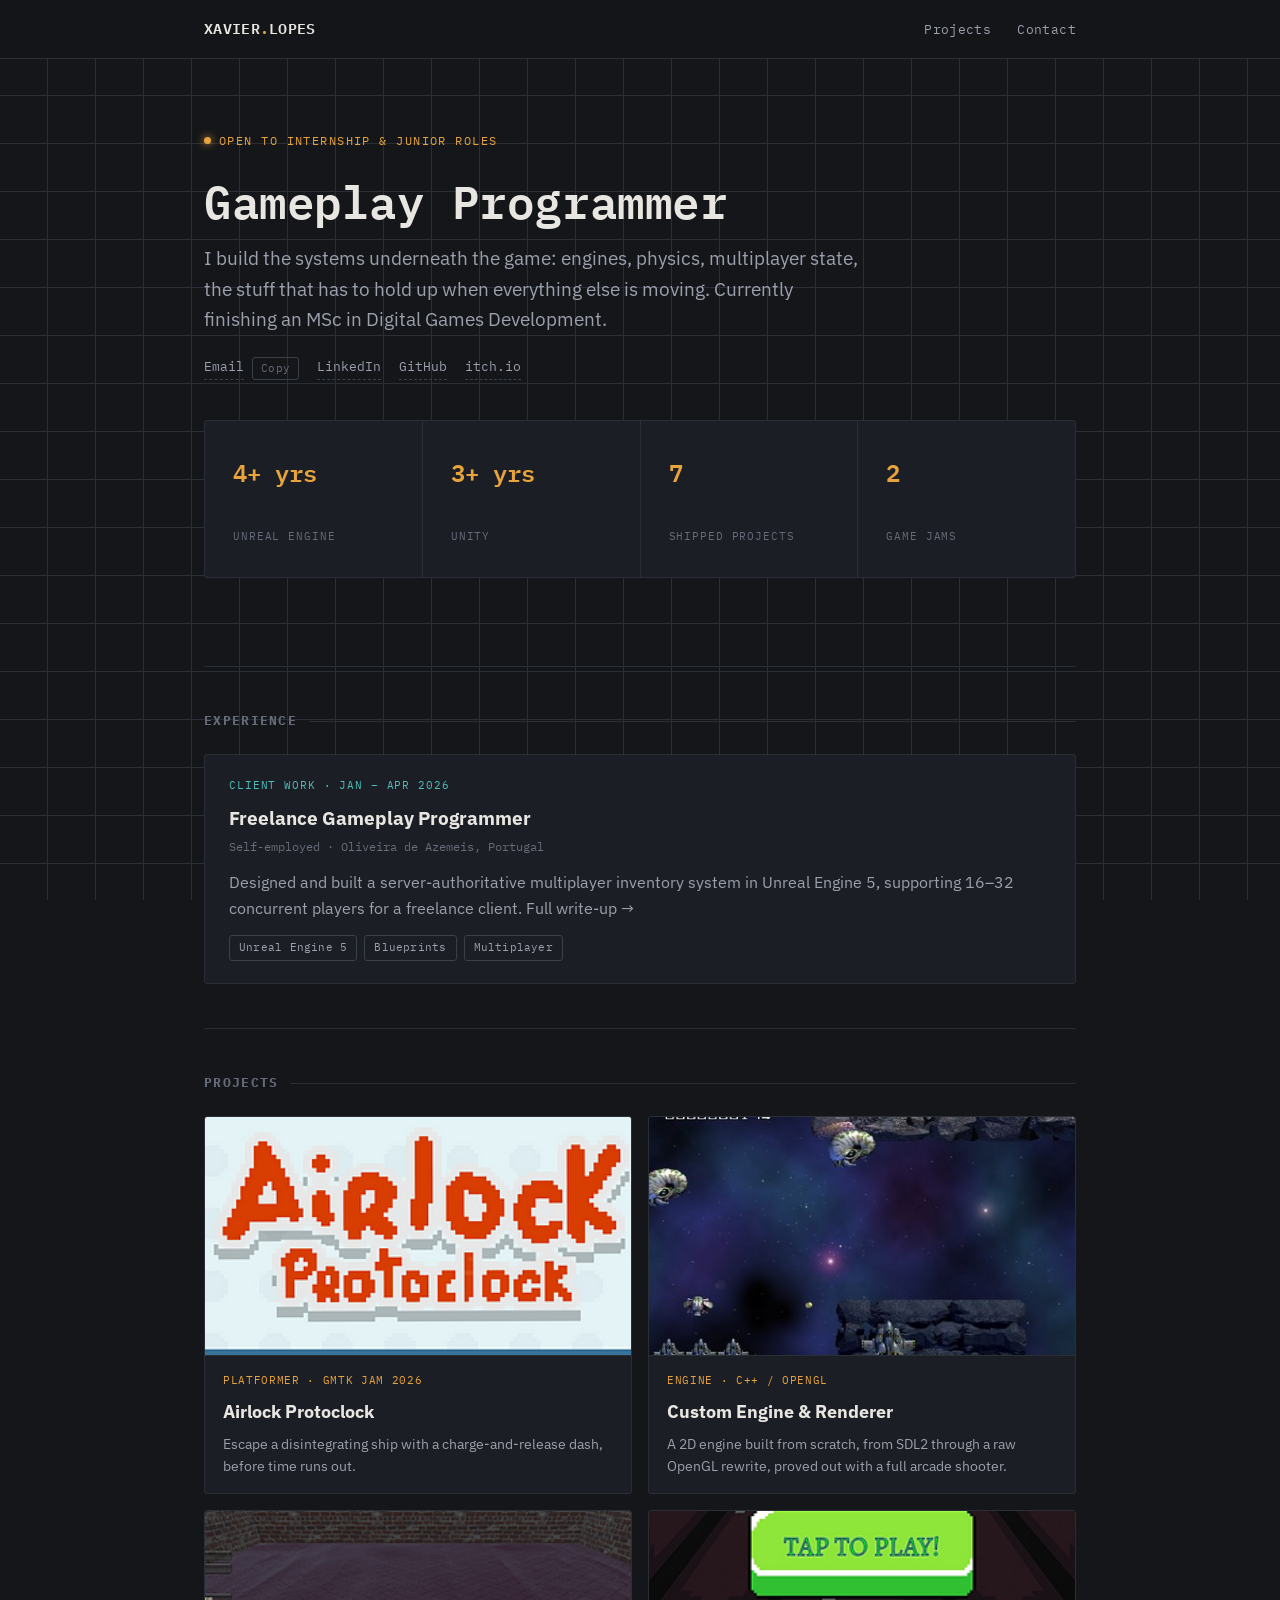
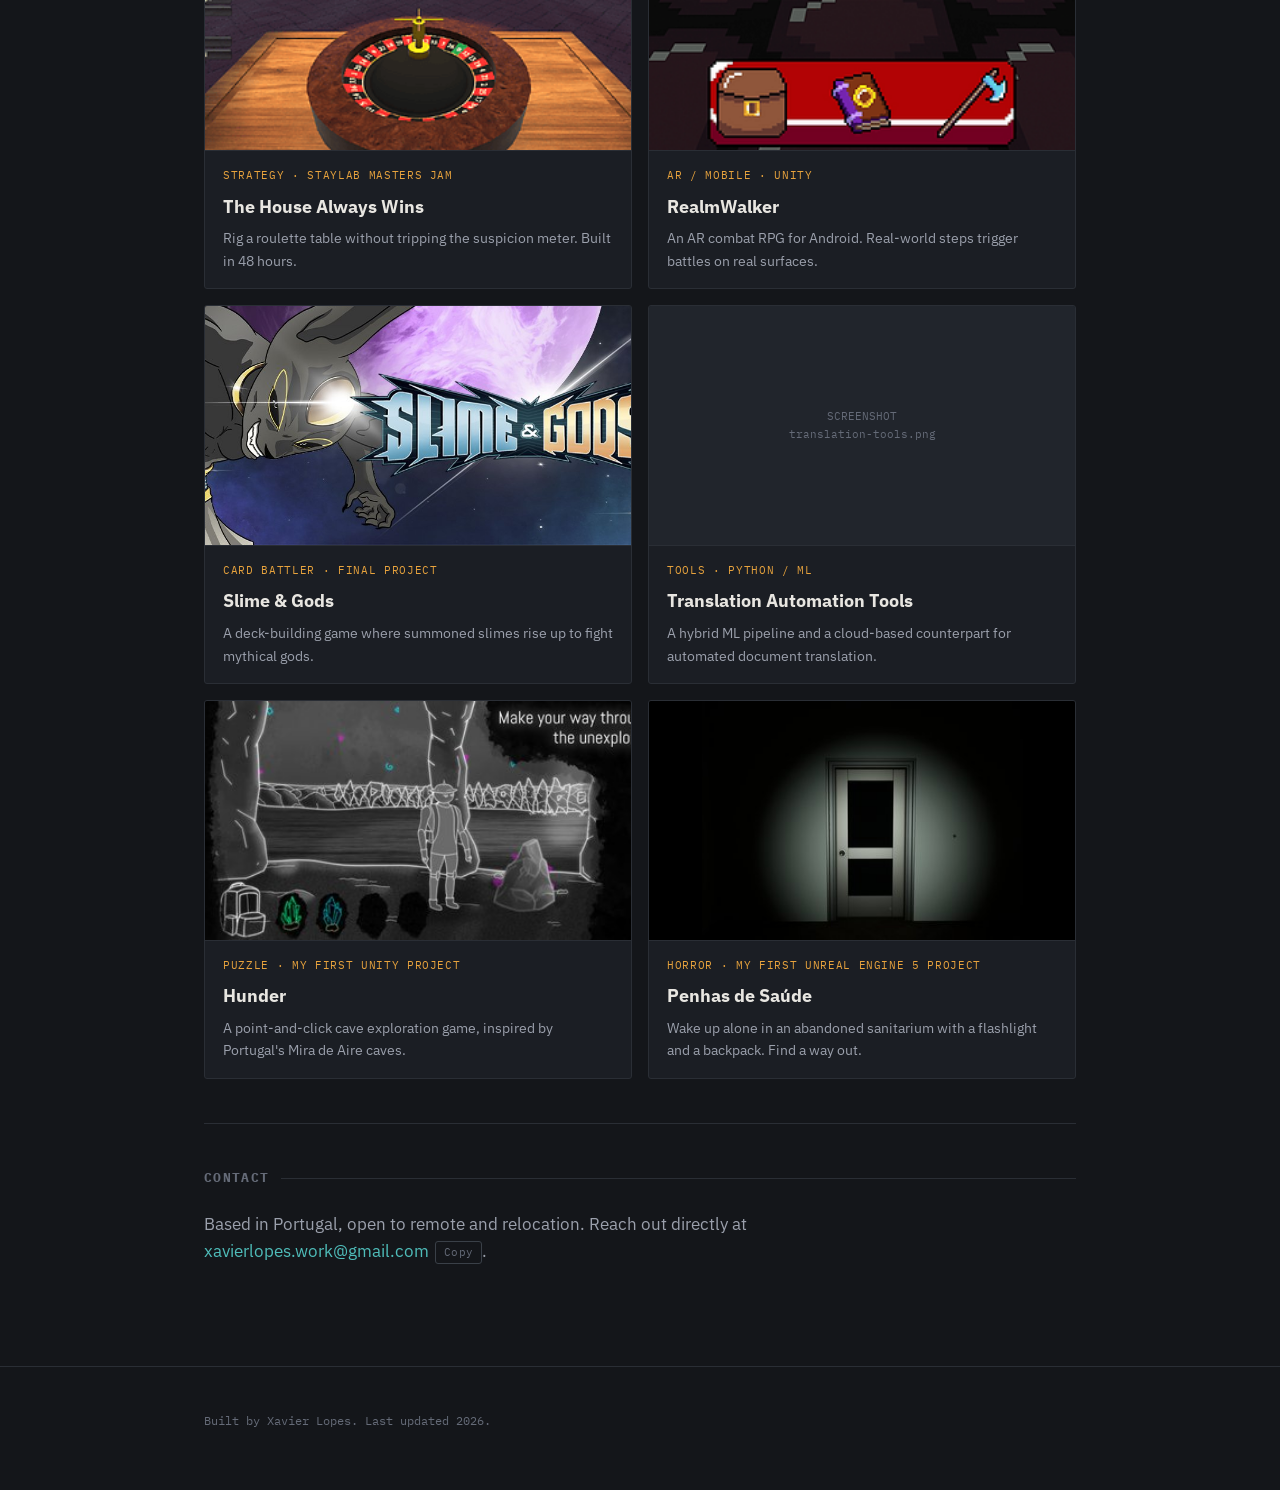
==== index.html @ 5193c610 "Add Hunder and Penhas de Saúde as new projects" ====
<!DOCTYPE html>
<html lang="en">
<head>
<meta charset="UTF-8">
<meta name="viewport" content="width=device-width, initial-scale=1.0">
<title>Xavier Lopes — Gameplay Programmer</title>
<meta name="description" content="Gameplay programmer portfolio: custom engines, game jams, and shipped systems in Unreal Engine and Unity.">
<link rel="stylesheet" href="style.css">
</head>
<body>

<header class="site">
  <div class="wrap">
    <div class="brand">XAVIER<span>.</span>LOPES</div>
    <nav class="site">
      <a href="#projects">Projects</a>
      <a href="#contact">Contact</a>
    </nav>
  </div>
</header>

<div class="wrap">

  <section class="hero">
    <p class="eyebrow">Open to internship &amp; junior roles</p>
    <h1 class="hero-name">Gameplay Programmer</h1>
    <p class="hero-role">I build the systems underneath the game: engines, physics, multiplayer state, the stuff that has to hold up when everything else is moving. Currently finishing an MSc in Digital Games Development.</p>
    <div class="hero-links">
      <span class="email-group">
        <a href="mailto:xavierlopes.work@gmail.com">Email</a>
        <button type="button" class="copy-btn" data-copy="xavierlopes.work@gmail.com" aria-label="Copy email address to clipboard">Copy</button>
      </span>
      <a href="https://www.linkedin.com/in/xavier-lopes-4759a0327/" target="_blank" rel="noopener">LinkedIn</a>
      <a href="https://github.com/shini111" target="_blank" rel="noopener">GitHub</a>
      <a href="https://shini111.itch.io" target="_blank" rel="noopener">itch.io</a>
    </div>

    <div class="readout">
      <div><div class="val">4+ yrs</div><div class="lbl">Unreal Engine</div></div>
      <div><div class="val">3+ yrs</div><div class="lbl">Unity</div></div>
      <div><div class="val">7</div><div class="lbl">Shipped Projects</div></div>
      <div><div class="val">2</div><div class="lbl">Game Jams</div></div>
    </div>
  </section>

  <section class="block">
    <h2 class="section-title">Experience</h2>
    <a href="projects/multiplayer-inventory-system.html" class="log-entry" style="display:block; text-decoration:none; color:inherit;">
      <div class="status">Client work · Jan – Apr 2026</div>
      <h3>Freelance Gameplay Programmer</h3>
      <div class="meta">Self-employed · Oliveira de Azemeis, Portugal</div>
      <p style="color:var(--text-dim); margin:0;">Designed and built a server-authoritative multiplayer inventory system in Unreal Engine 5, supporting 16–32 concurrent players for a freelance client. Full write-up →</p>
      <div class="tags" style="margin-top:14px;">
        <span class="tag">Unreal Engine 5</span>
        <span class="tag">Blueprints</span>
        <span class="tag">Multiplayer</span>
      </div>
    </a>
  </section>

  <section class="block" id="projects">
    <h2 class="section-title">Projects</h2>
    <div class="grid">

      <a href="projects/airlock-protoclock.html" class="card">
        <div class="thumb"><img src="images/airlock-protoclock.png" alt="Airlock Protoclock title screen" loading="lazy"></div>
        <div class="body">
          <div class="cat">Platformer · GMTK Jam 2026</div>
          <h3>Airlock Protoclock</h3>
          <p>Escape a disintegrating ship with a charge-and-release dash, before time runs out.</p>
        </div>
      </a>

      <a href="projects/graphics-programming.html" class="card">
        <div class="thumb"><img src="images/graphics-programming.jpg" alt="Xenon 2022 arcade shooter running on the custom engine" loading="lazy"></div>
        <div class="body">
          <div class="cat">Engine · C++ / OpenGL</div>
          <h3>Custom Engine &amp; Renderer</h3>
          <p>A 2D engine built from scratch, from SDL2 through a raw OpenGL rewrite, proved out with a full arcade shooter.</p>
        </div>
      </a>

      <a href="projects/house-always-wins.html" class="card">
        <div class="thumb"><img src="images/house-always-wins.png" alt="The House Always Wins roulette table" loading="lazy"></div>
        <div class="body">
          <div class="cat">Strategy · StayLab Masters Jam</div>
          <h3>The House Always Wins</h3>
          <p>Rig a roulette table without tripping the suspicion meter. Built in 48 hours.</p>
        </div>
      </a>

      <a href="projects/realmwalker.html" class="card">
        <div class="thumb"><img src="images/realmwalker.png" alt="RealmWalker tap-to-play screen" loading="lazy"></div>
        <div class="body">
          <div class="cat">AR / Mobile · Unity</div>
          <h3>RealmWalker</h3>
          <p>An AR combat RPG for Android. Real-world steps trigger battles on real surfaces.</p>
        </div>
      </a>

      <a href="projects/slime-and-gods.html" class="card">
        <div class="thumb"><img src="images/slime-and-gods.jpg" alt="Slime &amp; Gods title art" loading="lazy"></div>
        <div class="body">
          <div class="cat">Card Battler · Final Project</div>
          <h3>Slime &amp; Gods</h3>
          <p>A deck-building game where summoned slimes rise up to fight mythical gods.</p>
        </div>
      </a>

      <a href="projects/translation-tools.html" class="card">
        <div class="thumb"><div class="placeholder">SCREENSHOT<br>translation-tools.png</div></div>
        <div class="body">
          <div class="cat">Tools · Python / ML</div>
          <h3>Translation Automation Tools</h3>
          <p>A hybrid ML pipeline and a cloud-based counterpart for automated document translation.</p>
        </div>
      </a>

      <a href="projects/hunder.html" class="card">
        <div class="thumb"><img src="images/hunder.jpg" alt="Hunder cave environment" loading="lazy"></div>
        <div class="body">
          <div class="cat">Puzzle · My First Unity Project</div>
          <h3>Hunder</h3>
          <p>A point-and-click cave exploration game, inspired by Portugal's Mira de Aire caves.</p>
        </div>
      </a>

      <a href="projects/penhas-de-saude.html" class="card">
        <div class="thumb"><img src="images/penhas-de-saude.jpg" alt="Penhas de Saúde dark sanitarium corridor" loading="lazy"></div>
        <div class="body">
          <div class="cat">Horror · My First Unreal Engine 5 Project</div>
          <h3>Penhas de Saúde</h3>
          <p>Wake up alone in an abandoned sanitarium with a flashlight and a backpack. Find a way out.</p>
        </div>
      </a>

    </div>
  </section>

  <section class="block" id="contact">
    <h2 class="section-title">Contact</h2>
    <p class="lead">Based in Portugal, open to remote and relocation. Reach out directly at <a href="mailto:xavierlopes.work@gmail.com">xavierlopes.work@gmail.com</a> <button type="button" class="copy-btn" data-copy="xavierlopes.work@gmail.com" aria-label="Copy email address to clipboard">Copy</button>.</p>
  </section>

</div>

<footer class="site">
  <div class="wrap"><p>Built by Xavier Lopes. Last updated 2026.</p></div>
</footer>

<script>
  document.querySelectorAll('.copy-btn').forEach(function (btn) {
    var defaultLabel = btn.textContent;
    btn.addEventListener('click', function () {
      var email = btn.getAttribute('data-copy');
      var done = function () {
        btn.textContent = 'Copied!';
        btn.classList.add('is-copied');
        setTimeout(function () {
          btn.textContent = defaultLabel;
          btn.classList.remove('is-copied');
        }, 1600);
      };
      if (navigator.clipboard && navigator.clipboard.writeText) {
        navigator.clipboard.writeText(email).then(done, done);
      } else {
        var tmp = document.createElement('textarea');
        tmp.value = email;
        tmp.style.position = 'fixed';
        tmp.style.opacity = '0';
        document.body.appendChild(tmp);
        tmp.select();
        try { document.execCommand('copy'); } catch (e) {}
        document.body.removeChild(tmp);
        done();
      }
    });
  });
</script>

</body>
</html>
---- style.css ----
@import url('https://fonts.googleapis.com/css2?family=IBM+Plex+Mono:wght@400;500;600&family=IBM+Plex+Sans:wght@400;500;600&display=swap');

:root {
  --bg: #14161a;
  --bg-raised: #1b1e24;
  --bg-raised-2: #21252c;
  --text: #e8e6e1;
  --text-dim: #9ba0ac;
  --text-faint: #656b78;
  --accent: #e8a33d;
  --accent-dim: #8a6428;
  --cyan: #4fbdba;
  --danger: #c25450;
  --border: #2a2e35;
  --border-bright: #3a4048;
  --font-display: 'IBM Plex Mono', ui-monospace, monospace;
  --font-body: 'IBM Plex Sans', -apple-system, sans-serif;
  --radius: 3px;
}

* { box-sizing: border-box; }

html { scroll-behavior: smooth; }

@media (prefers-reduced-motion: reduce) {
  html { scroll-behavior: auto; }
  * { animation-duration: 0.01ms !important; transition-duration: 0.01ms !important; }
}

body {
  margin: 0;
  background: var(--bg);
  background-image:
    linear-gradient(var(--border) 1px, transparent 1px),
    linear-gradient(90deg, var(--border) 1px, transparent 1px);
  background-size: 48px 48px;
  background-attachment: fixed;
  background-position: -1px -1px;
  color: var(--text);
  font-family: var(--font-body);
  font-size: 16px;
  line-height: 1.6;
  -webkit-font-smoothing: antialiased;
}

a { color: var(--cyan); text-decoration: none; }
a:hover { text-decoration: underline; }
a:focus-visible, button:focus-visible { outline: 2px solid var(--accent); outline-offset: 3px; }

.wrap { max-width: 920px; margin: 0 auto; padding: 0 24px; }

/* ---------- Header ---------- */
header.site {
  border-bottom: 1px solid var(--border);
  background: rgba(20, 22, 26, 0.9);
  backdrop-filter: blur(6px);
  position: sticky; top: 0; z-index: 10;
}
header.site .wrap {
  display: flex; align-items: center; justify-content: space-between;
  padding-top: 16px; padding-bottom: 16px;
}
.brand {
  font-family: var(--font-display); font-weight: 600; font-size: 15px;
  color: var(--text); letter-spacing: 0.02em;
}
.brand span { color: var(--accent); }
nav.site a {
  font-family: var(--font-display); font-size: 13px; color: var(--text-dim);
  margin-left: 22px; letter-spacing: 0.03em;
}
nav.site a:hover { color: var(--text); text-decoration: none; }

/* ---------- Hero ---------- */
.hero { padding: 72px 0 48px; }
.eyebrow {
  font-family: var(--font-display); font-size: 12px; color: var(--accent);
  letter-spacing: 0.12em; text-transform: uppercase; margin: 0 0 14px;
  display: flex; align-items: center; gap: 8px;
}
.eyebrow::before {
  content: ''; width: 7px; height: 7px; border-radius: 50%;
  background: var(--accent); box-shadow: 0 0 8px var(--accent); flex-shrink: 0;
}
h1.hero-name {
  font-family: var(--font-display); font-size: clamp(32px, 5vw, 46px);
  font-weight: 600; margin: 0 0 6px; letter-spacing: -0.01em;
}
.hero-role { font-size: 19px; color: var(--text-dim); margin: 0 0 22px; max-width: 60ch; }
.hero-links { display: flex; flex-wrap: wrap; align-items: center; gap: 10px 18px; font-family: var(--font-display); font-size: 13px; }
.hero-links a { color: var(--text-dim); border-bottom: 1px dashed var(--border-bright); padding-bottom: 1px; }
.hero-links a:hover { color: var(--cyan); border-color: var(--cyan); text-decoration: none; }
.email-group { display: inline-flex; align-items: center; gap: 8px; }

/* ---------- Copy-to-clipboard button ---------- */
.copy-btn {
  font-family: var(--font-display); font-size: 11px; letter-spacing: 0.03em;
  color: var(--text-faint); background: transparent;
  border: 1px solid var(--border-bright); border-radius: var(--radius);
  padding: 2px 8px; cursor: pointer; line-height: 1.6;
  transition: color 0.15s ease, border-color 0.15s ease;
}
.copy-btn:hover { color: var(--cyan); border-color: var(--cyan); }
.copy-btn.is-copied { color: var(--bg); background: var(--cyan); border-color: var(--cyan); }
p.lead .copy-btn { margin-left: 2px; vertical-align: middle; }

/* ---------- Stat readout ---------- */
.readout {
  display: grid; grid-template-columns: repeat(4, 1fr); gap: 1px;
  background: var(--border); border: 1px solid var(--border); border-radius: var(--radius);
  margin: 40px 0; overflow: hidden;
}
.readout div { background: var(--bg-raised); padding: 16px 14px; }
.readout .val { font-family: var(--font-display); font-size: 24px; font-weight: 600; color: var(--accent); }
.readout .lbl { font-family: var(--font-display); font-size: 11px; color: var(--text-faint); text-transform: uppercase; letter-spacing: 0.08em; margin-top: 4px; }
@media (max-width: 640px) { .readout { grid-template-columns: repeat(2, 1fr); } }

/* ---------- Section ---------- */
section.block { padding: 44px 0; border-top: 1px solid var(--border); }
h2.section-title {
  font-family: var(--font-display); font-size: 13px; color: var(--text-faint);
  text-transform: uppercase; letter-spacing: 0.1em; margin: 0 0 22px;
  display: flex; align-items: center; gap: 12px;
}
h2.section-title::after { content: ''; flex: 1; height: 1px; background: var(--border); }
p.lead { font-size: 17px; color: var(--text-dim); max-width: 68ch; }

/* ---------- Experience card ---------- */
.log-entry {
  background: var(--bg-raised); border: 1px solid var(--border); border-radius: var(--radius);
  padding: 22px 24px;
}
.log-entry .status { font-family: var(--font-display); font-size: 11px; color: var(--cyan); text-transform: uppercase; letter-spacing: 0.08em; margin-bottom: 8px; }
.log-entry h3 { margin: 0 0 4px; font-size: 19px; }
.log-entry .meta { font-family: var(--font-display); font-size: 12px; color: var(--text-faint); margin-bottom: 14px; }
.log-entry ul { margin: 0; padding-left: 20px; color: var(--text-dim); }
.log-entry li { margin-bottom: 6px; }
.log-entry .tags { margin-top: 16px; }

/* ---------- Project grid ---------- */
.grid { display: grid; grid-template-columns: 1fr 1fr; gap: 16px; }
@media (max-width: 680px) { .grid { grid-template-columns: 1fr; } }

.card {
  display: block; background: var(--bg-raised); border: 1px solid var(--border);
  border-radius: var(--radius); overflow: hidden; transition: border-color 0.15s, transform 0.15s;
}
.card:hover { border-color: var(--accent-dim); transform: translateY(-2px); text-decoration: none; }
.card .thumb {
  aspect-ratio: 16/9; background: var(--bg-raised-2); position: relative; overflow: hidden;
  display: flex; align-items: center; justify-content: center;
  border-bottom: 1px solid var(--border);
}
.card .thumb img { width: 100%; height: 100%; object-fit: cover; display: block; }
.card .thumb .placeholder { font-family: var(--font-display); font-size: 11px; color: var(--text-faint); text-align: center; padding: 12px; }
.card .body { padding: 16px 18px; }
.card .cat { font-family: var(--font-display); font-size: 11px; color: var(--accent); text-transform: uppercase; letter-spacing: 0.06em; }
.card h3 { margin: 8px 0 6px; font-size: 18px; color: var(--text); }
.card p { margin: 0; font-size: 14px; color: var(--text-dim); }

/* ---------- Tags ---------- */
.tags { display: flex; flex-wrap: wrap; gap: 7px; }
.tag {
  font-family: var(--font-display); font-size: 11px; color: var(--text-dim);
  border: 1px solid var(--border-bright); border-radius: var(--radius);
  padding: 3px 9px; letter-spacing: 0.02em;
}

/* ---------- Project page ---------- */
.proj-header { padding: 48px 0 32px; }
.back-link { font-family: var(--font-display); font-size: 13px; color: var(--text-dim); display: inline-block; margin-bottom: 24px; }
.back-link:hover { color: var(--cyan); }
.proj-header h1 { font-family: var(--font-display); font-size: clamp(28px, 4.5vw, 38px); margin: 0 0 10px; }
.status-line { font-family: var(--font-display); font-size: 13px; color: var(--cyan); text-transform: uppercase; letter-spacing: 0.06em; margin-bottom: 18px; display: flex; align-items: center; gap: 8px; }
.status-line::before { content: ''; width: 7px; height: 7px; border-radius: 50%; background: var(--cyan); box-shadow: 0 0 8px var(--cyan); }
.proj-links { display: flex; flex-wrap: wrap; gap: 10px 20px; font-family: var(--font-display); font-size: 13px; margin-top: 20px; }

.media-row { display: grid; grid-template-columns: 1fr 1fr; gap: 12px; margin: 32px 0; }
@media (max-width: 680px) { .media-row { grid-template-columns: 1fr; } }
.media-row.single { grid-template-columns: 1fr; }
.media-slot {
  aspect-ratio: 16/9; background: var(--bg-raised); border: 1px solid var(--border); border-radius: var(--radius);
  display: flex; align-items: center; justify-content: center; overflow: hidden;
}
.media-slot img { width: 100%; height: 100%; object-fit: cover; }
.media-slot .placeholder { font-family: var(--font-display); font-size: 12px; color: var(--text-faint); text-align: center; padding: 16px; }
.media-slot.portrait { aspect-ratio: 9/16; max-width: 300px; margin: 0 auto; }
.media-slot.portrait img { object-fit: contain; }

.proj-body h2 { font-family: var(--font-display); font-size: 14px; color: var(--accent); text-transform: uppercase; letter-spacing: 0.08em; margin: 36px 0 14px; }
.proj-body p { color: var(--text-dim); max-width: 70ch; }
.proj-body ul { color: var(--text-dim); max-width: 70ch; padding-left: 20px; }
.proj-body li { margin-bottom: 8px; }

.credits { display: flex; flex-wrap: wrap; gap: 6px 14px; font-size: 14px; color: var(--text-dim); }
.credits strong { color: var(--text); font-weight: 500; }

/* ---------- Footer ---------- */
footer.site { border-top: 1px solid var(--border); padding: 32px 0 48px; margin-top: 40px; }
footer.site p { font-family: var(--font-display); font-size: 12px; color: var(--text-faint); }
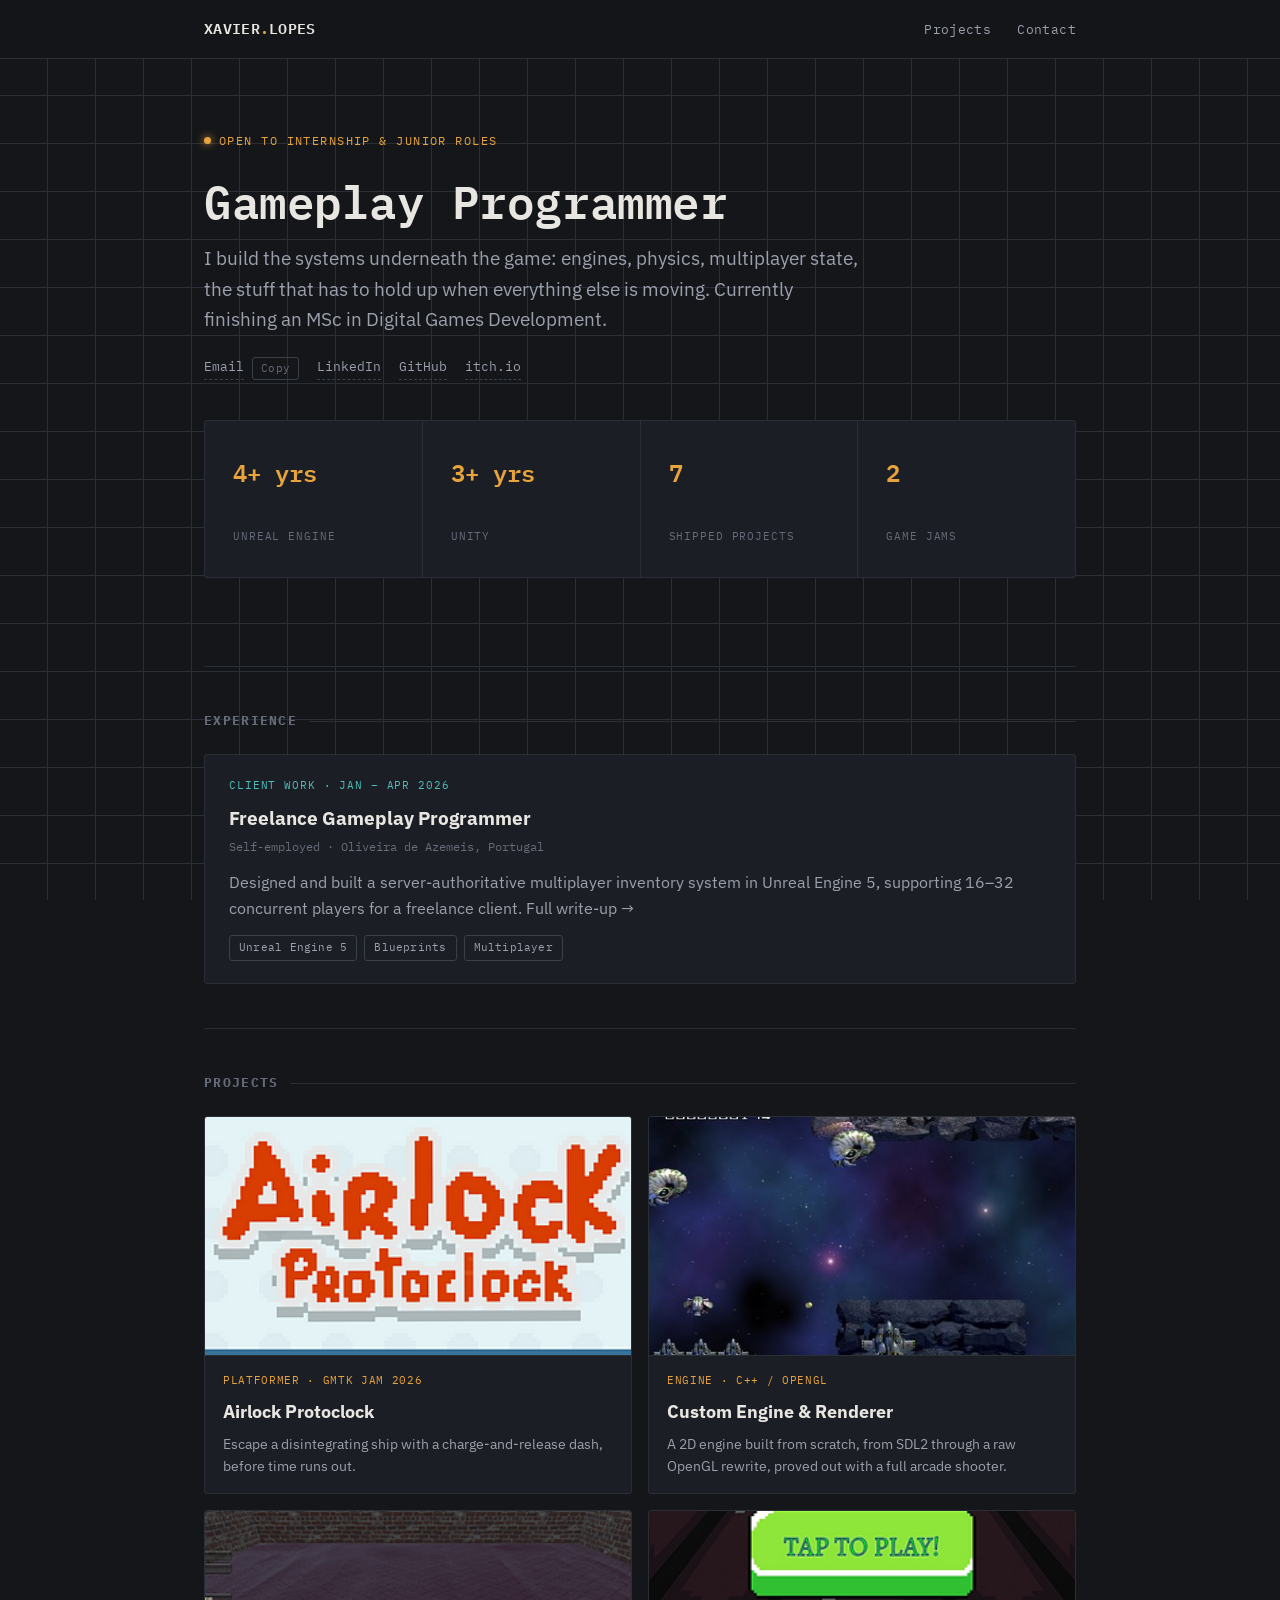
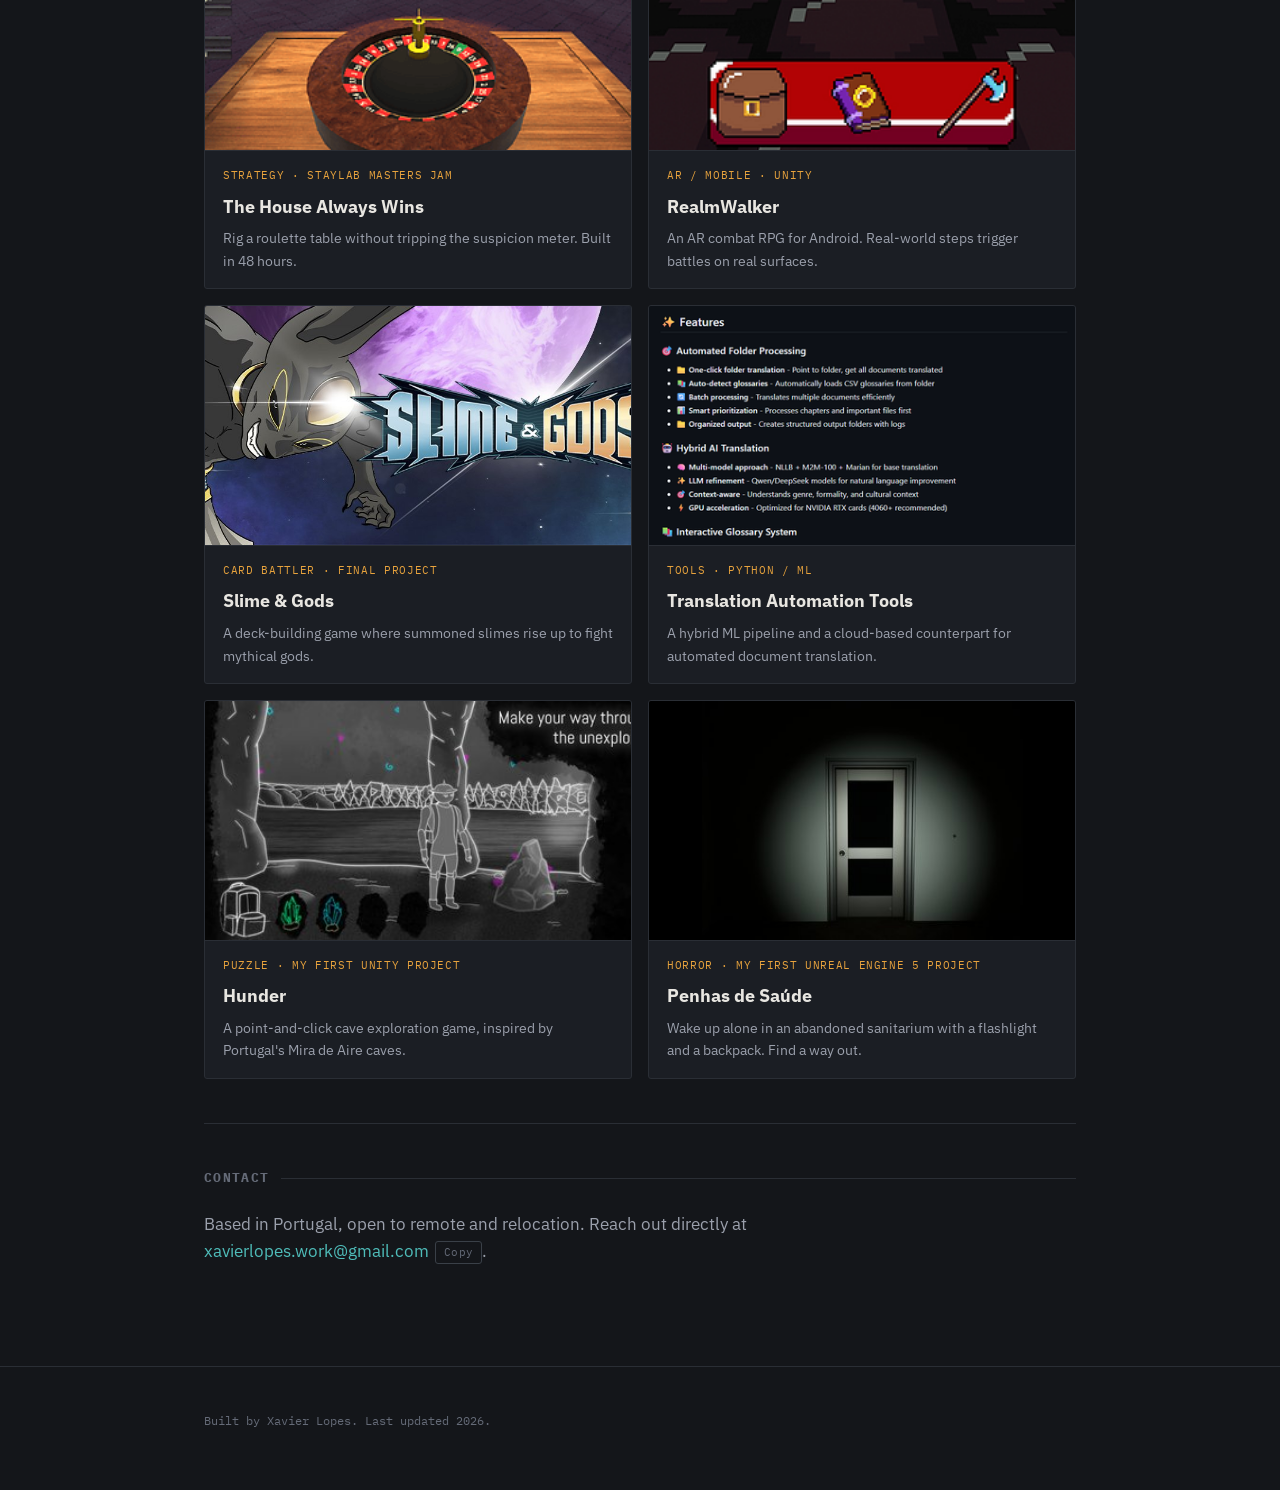
==== commit ea7b548f: "Add app interface screenshot for translation tools, add click-to-expand lightbox for project images" ====
--- a/index.html
+++ b/index.html
@@ -108,7 +108,7 @@
       </a>
 
       <a href="projects/translation-tools.html" class="card">
-        <div class="thumb"><div class="placeholder">SCREENSHOT<br>translation-tools.png</div></div>
+        <div class="thumb"><img src="images/translation-tools.png" alt="Translation Automation Tools feature overview" loading="lazy"></div>
         <div class="body">
           <div class="cat">Tools · Python / ML</div>
           <h3>Translation Automation Tools</h3>
--- a/style.css
+++ b/style.css
@@ -198,3 +198,28 @@
 /* ---------- Footer ---------- */
 footer.site { border-top: 1px solid var(--border); padding: 32px 0 48px; margin-top: 40px; }
 footer.site p { font-family: var(--font-display); font-size: 12px; color: var(--text-faint); }
+
+/* ---------- Lightbox ---------- */
+.media-slot img { cursor: zoom-in; }
+.lightbox-overlay {
+  display: none;
+  position: fixed; inset: 0; z-index: 100;
+  background: rgba(10, 11, 13, 0.92);
+  align-items: center; justify-content: center;
+  padding: 40px; cursor: zoom-out;
+}
+.lightbox-overlay.is-open { display: flex; }
+.lightbox-overlay img {
+  max-width: 100%; max-height: 100%;
+  object-fit: contain;
+  border: 1px solid var(--border-bright); border-radius: var(--radius);
+  box-shadow: 0 20px 60px rgba(0,0,0,0.5);
+  cursor: default;
+}
+.lightbox-close {
+  position: fixed; top: 20px; right: 28px;
+  font-family: var(--font-display); font-size: 13px; color: var(--text-dim);
+  background: transparent; border: 1px solid var(--border-bright); border-radius: var(--radius);
+  padding: 6px 12px; cursor: pointer; z-index: 101;
+}
+.lightbox-close:hover { color: var(--text); border-color: var(--cyan); }
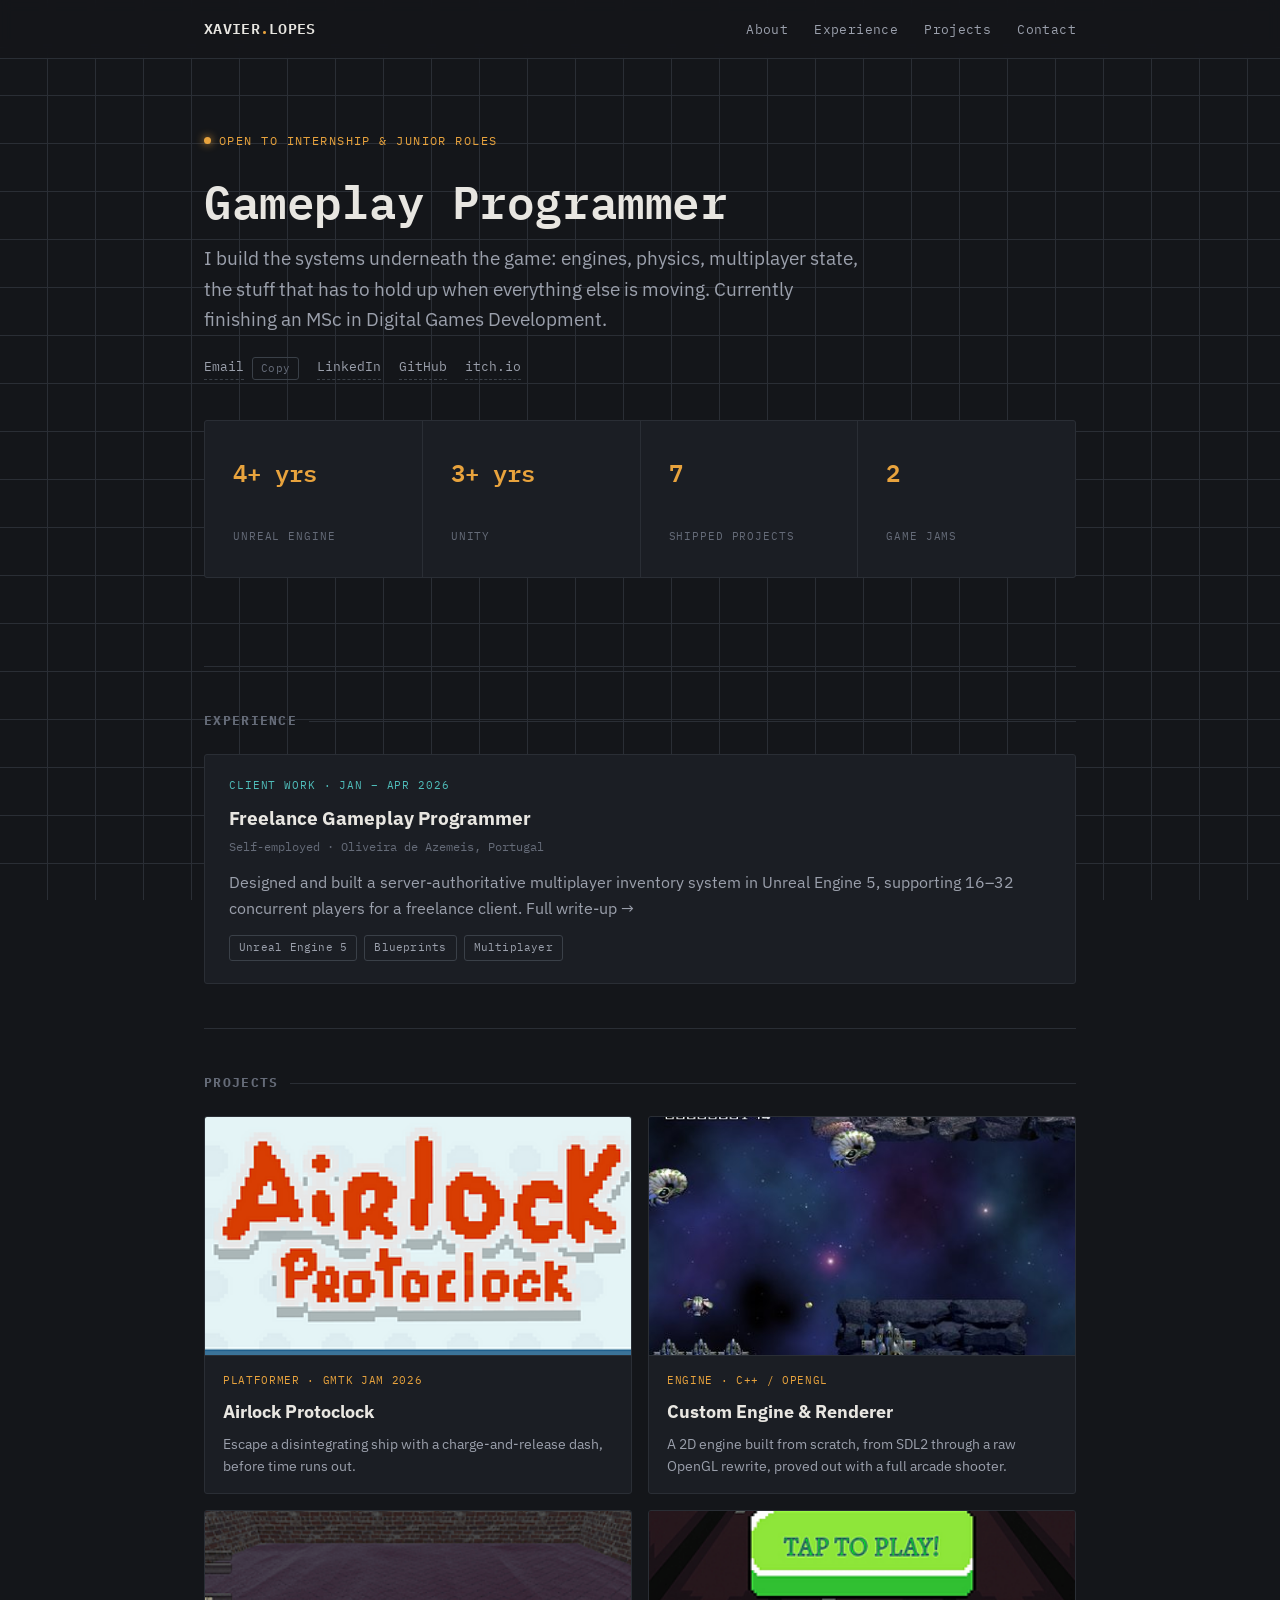
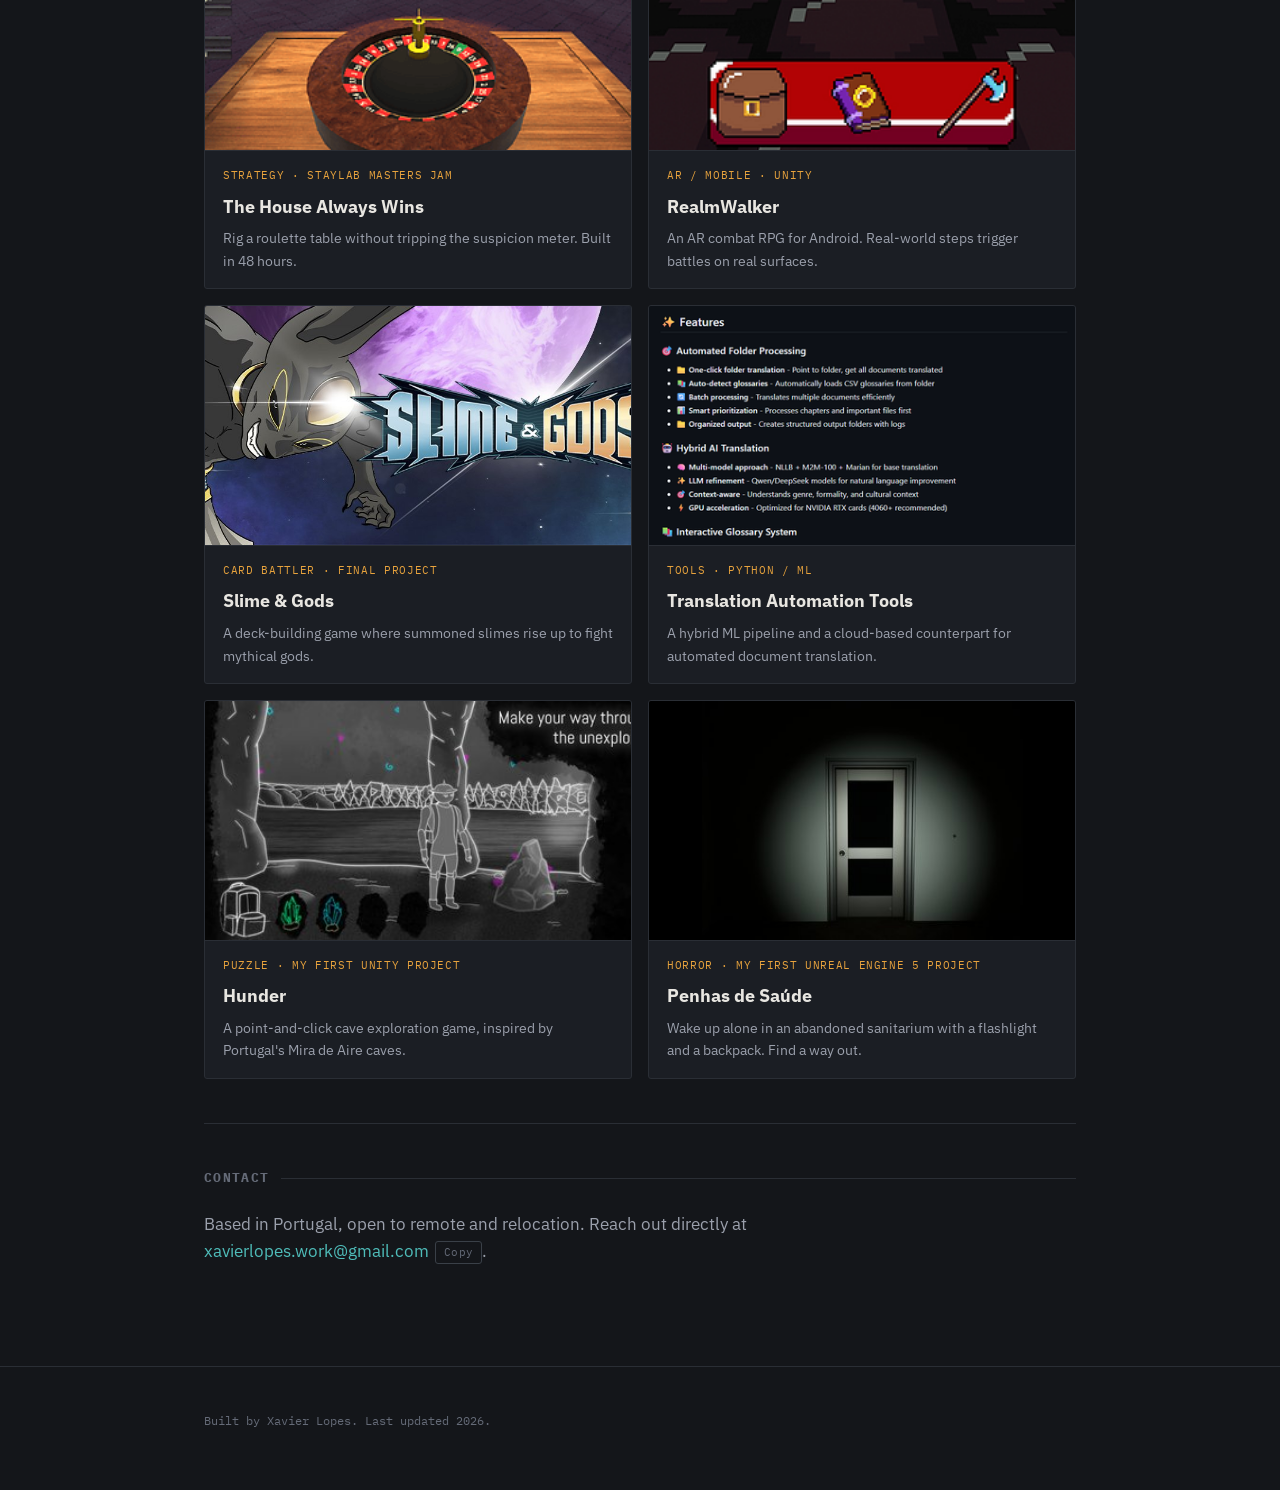
==== commit e5f3e29c: "Add About and Experience nav links to homepage" ====
--- a/index.html
+++ b/index.html
@@ -13,6 +13,8 @@
   <div class="wrap">
     <div class="brand">XAVIER<span>.</span>LOPES</div>
     <nav class="site">
+      <a href="#about">About</a>
+      <a href="#experience">Experience</a>
       <a href="#projects">Projects</a>
       <a href="#contact">Contact</a>
     </nav>
@@ -21,7 +23,7 @@
 
 <div class="wrap">
 
-  <section class="hero">
+  <section class="hero" id="about">
     <p class="eyebrow">Open to internship &amp; junior roles</p>
     <h1 class="hero-name">Gameplay Programmer</h1>
     <p class="hero-role">I build the systems underneath the game: engines, physics, multiplayer state, the stuff that has to hold up when everything else is moving. Currently finishing an MSc in Digital Games Development.</p>
@@ -43,7 +45,7 @@
     </div>
   </section>
 
-  <section class="block">
+  <section class="block" id="experience">
     <h2 class="section-title">Experience</h2>
     <a href="projects/multiplayer-inventory-system.html" class="log-entry" style="display:block; text-decoration:none; color:inherit;">
       <div class="status">Client work · Jan – Apr 2026</div>
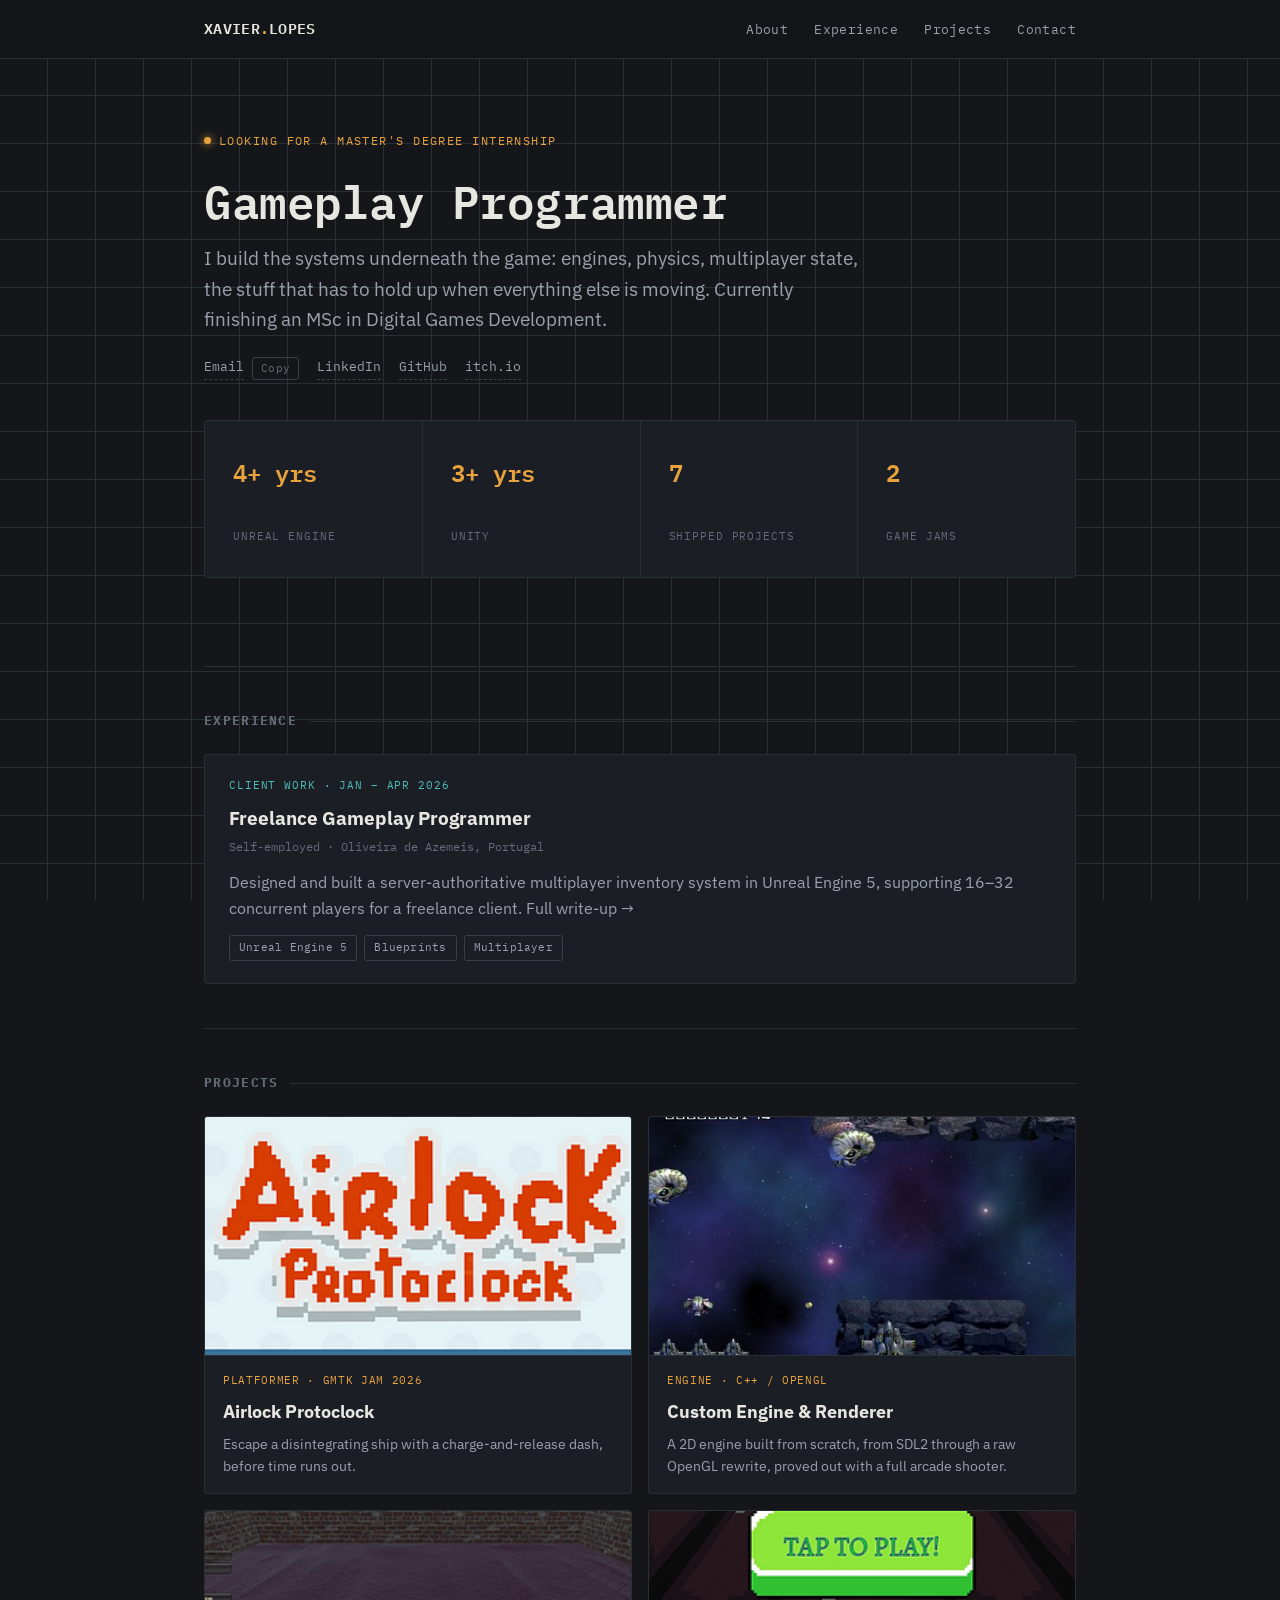
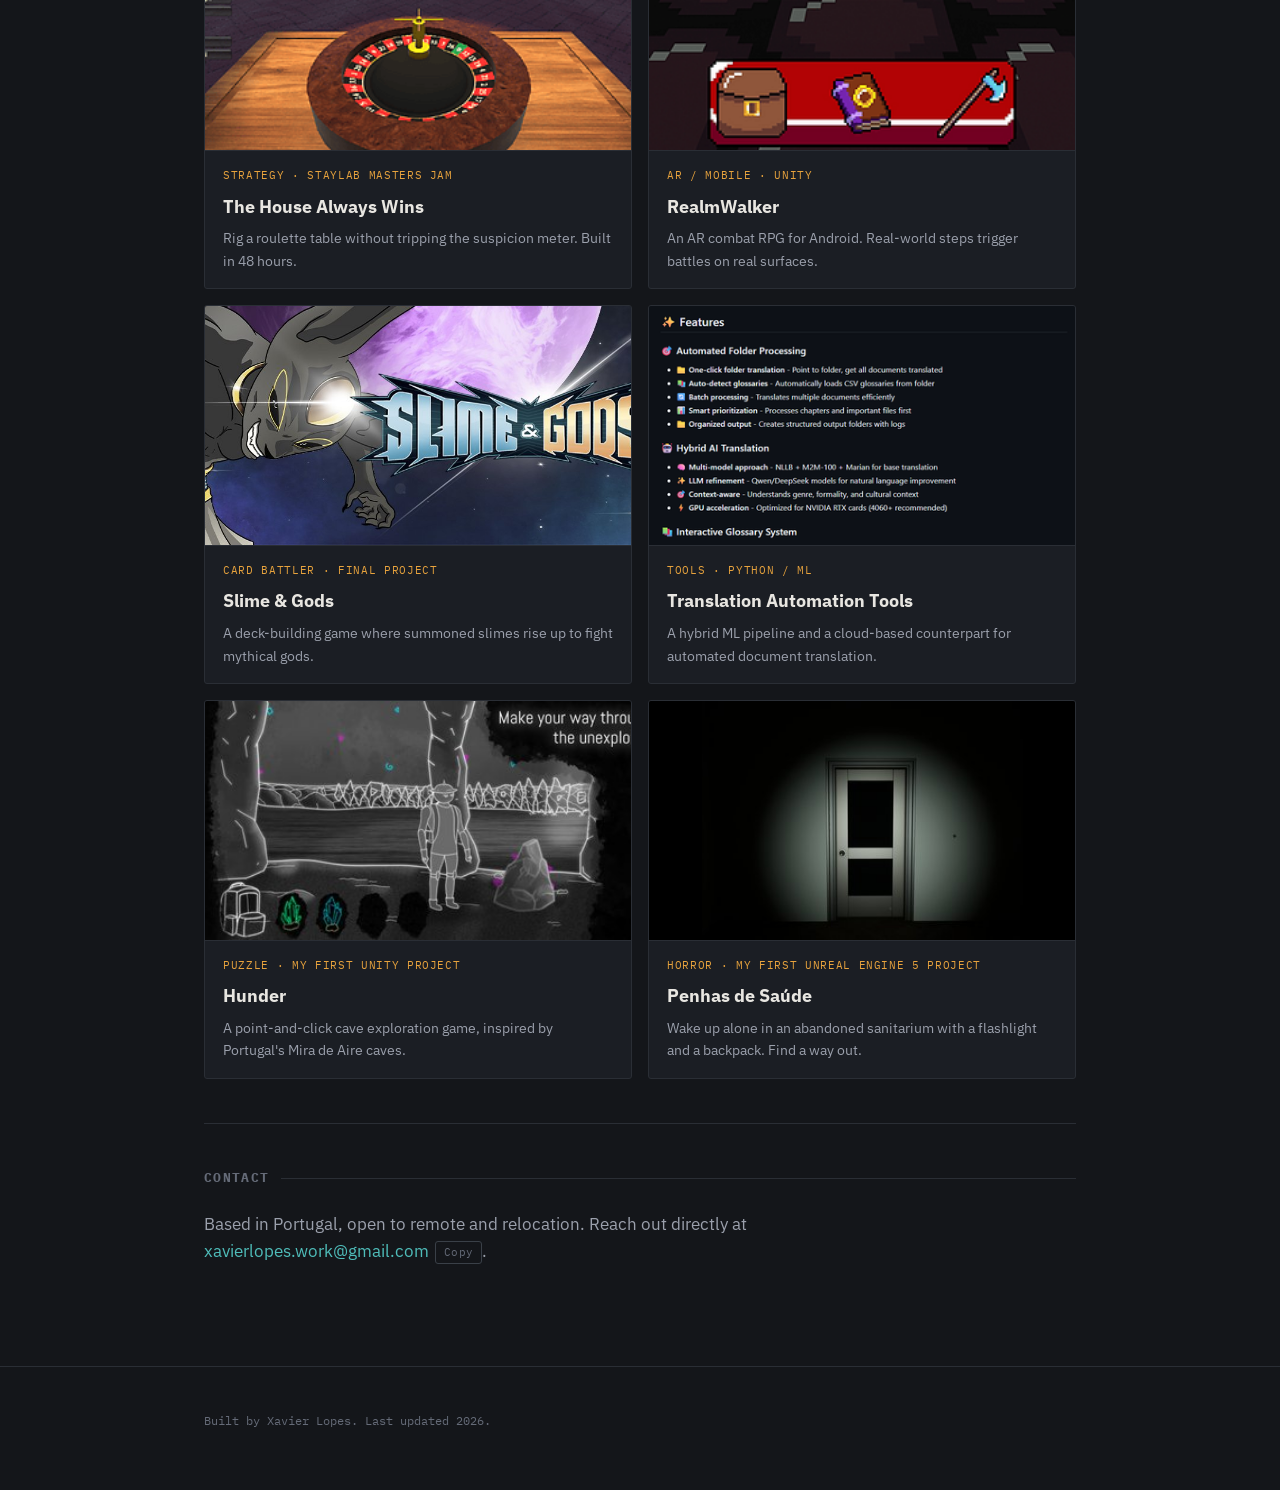
==== commit 3ee4167a: "Update hero eyebrow to reflect Master's degree internship search" ====
--- a/index.html
+++ b/index.html
@@ -24,7 +24,7 @@
 <div class="wrap">
 
   <section class="hero" id="about">
-    <p class="eyebrow">Open to internship &amp; junior roles</p>
+    <p class="eyebrow">Looking for a Master's degree internship</p>
     <h1 class="hero-name">Gameplay Programmer</h1>
     <p class="hero-role">I build the systems underneath the game: engines, physics, multiplayer state, the stuff that has to hold up when everything else is moving. Currently finishing an MSc in Digital Games Development.</p>
     <div class="hero-links">
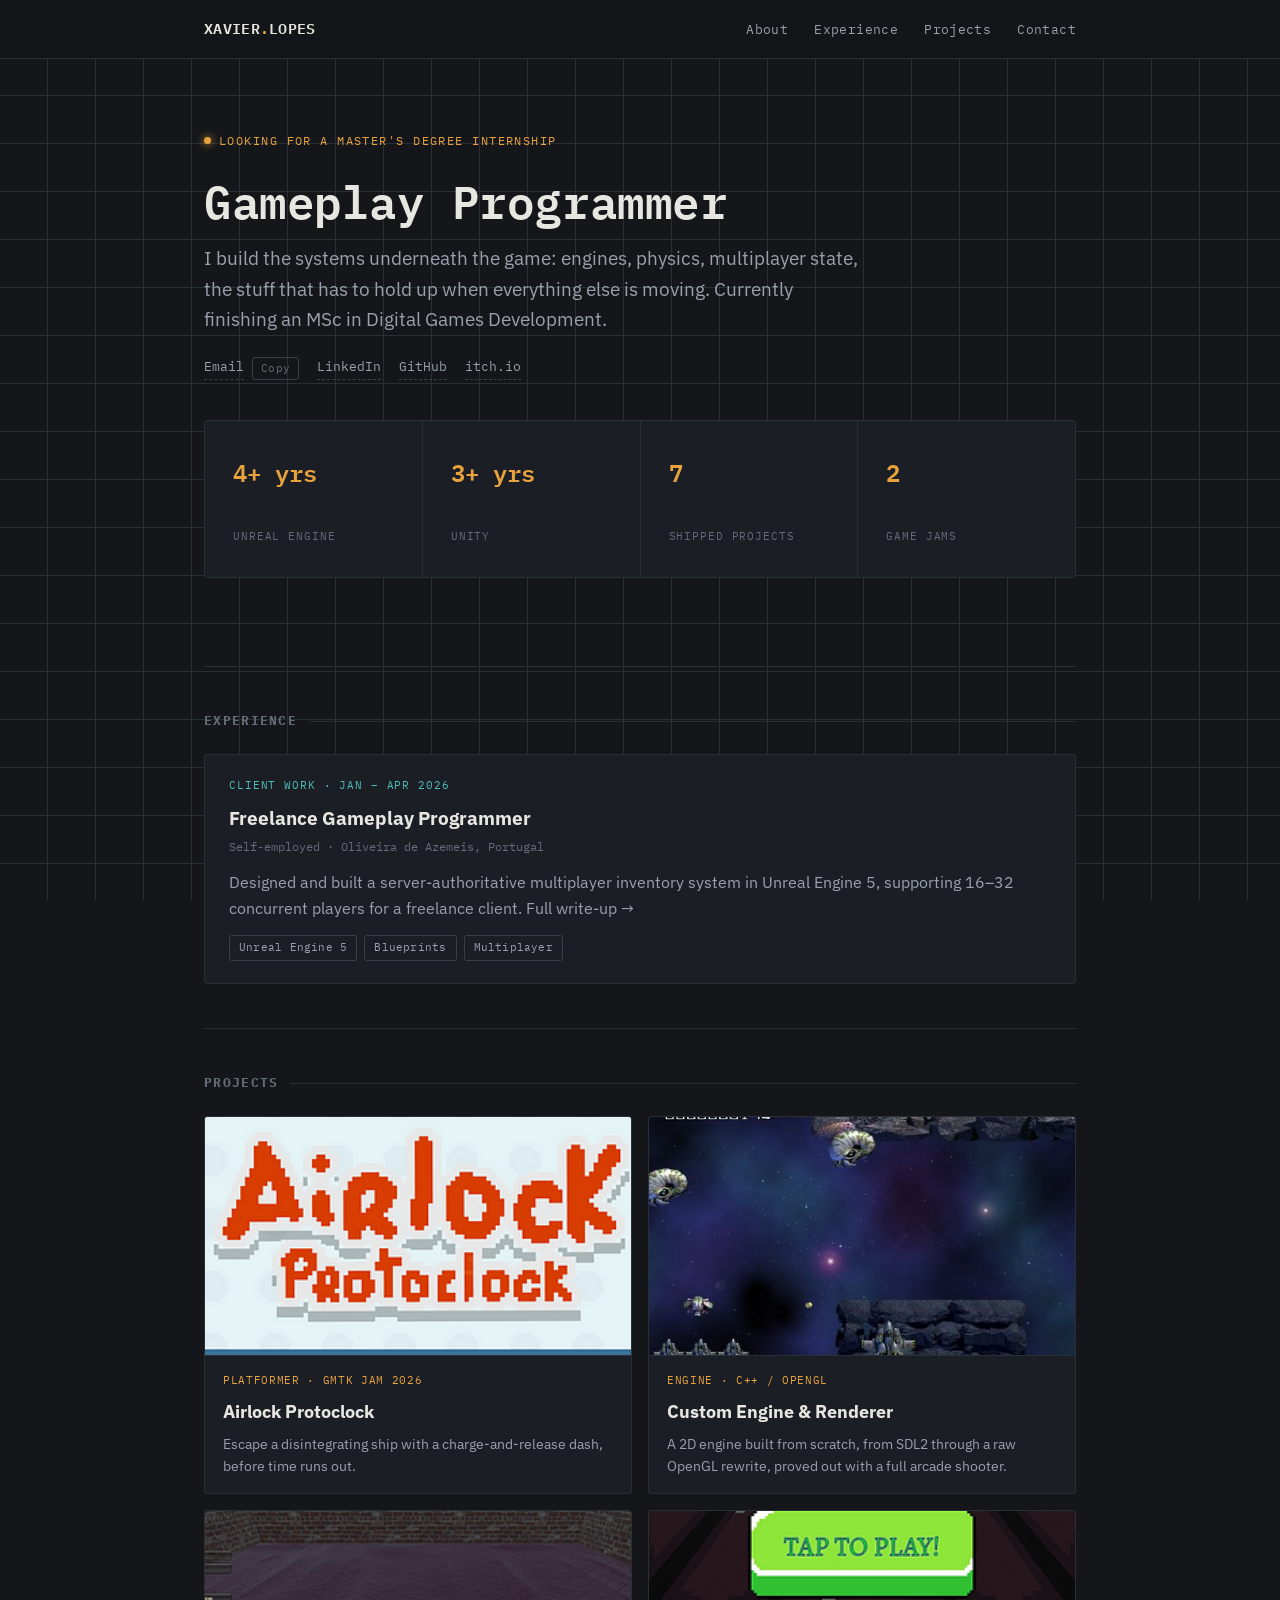
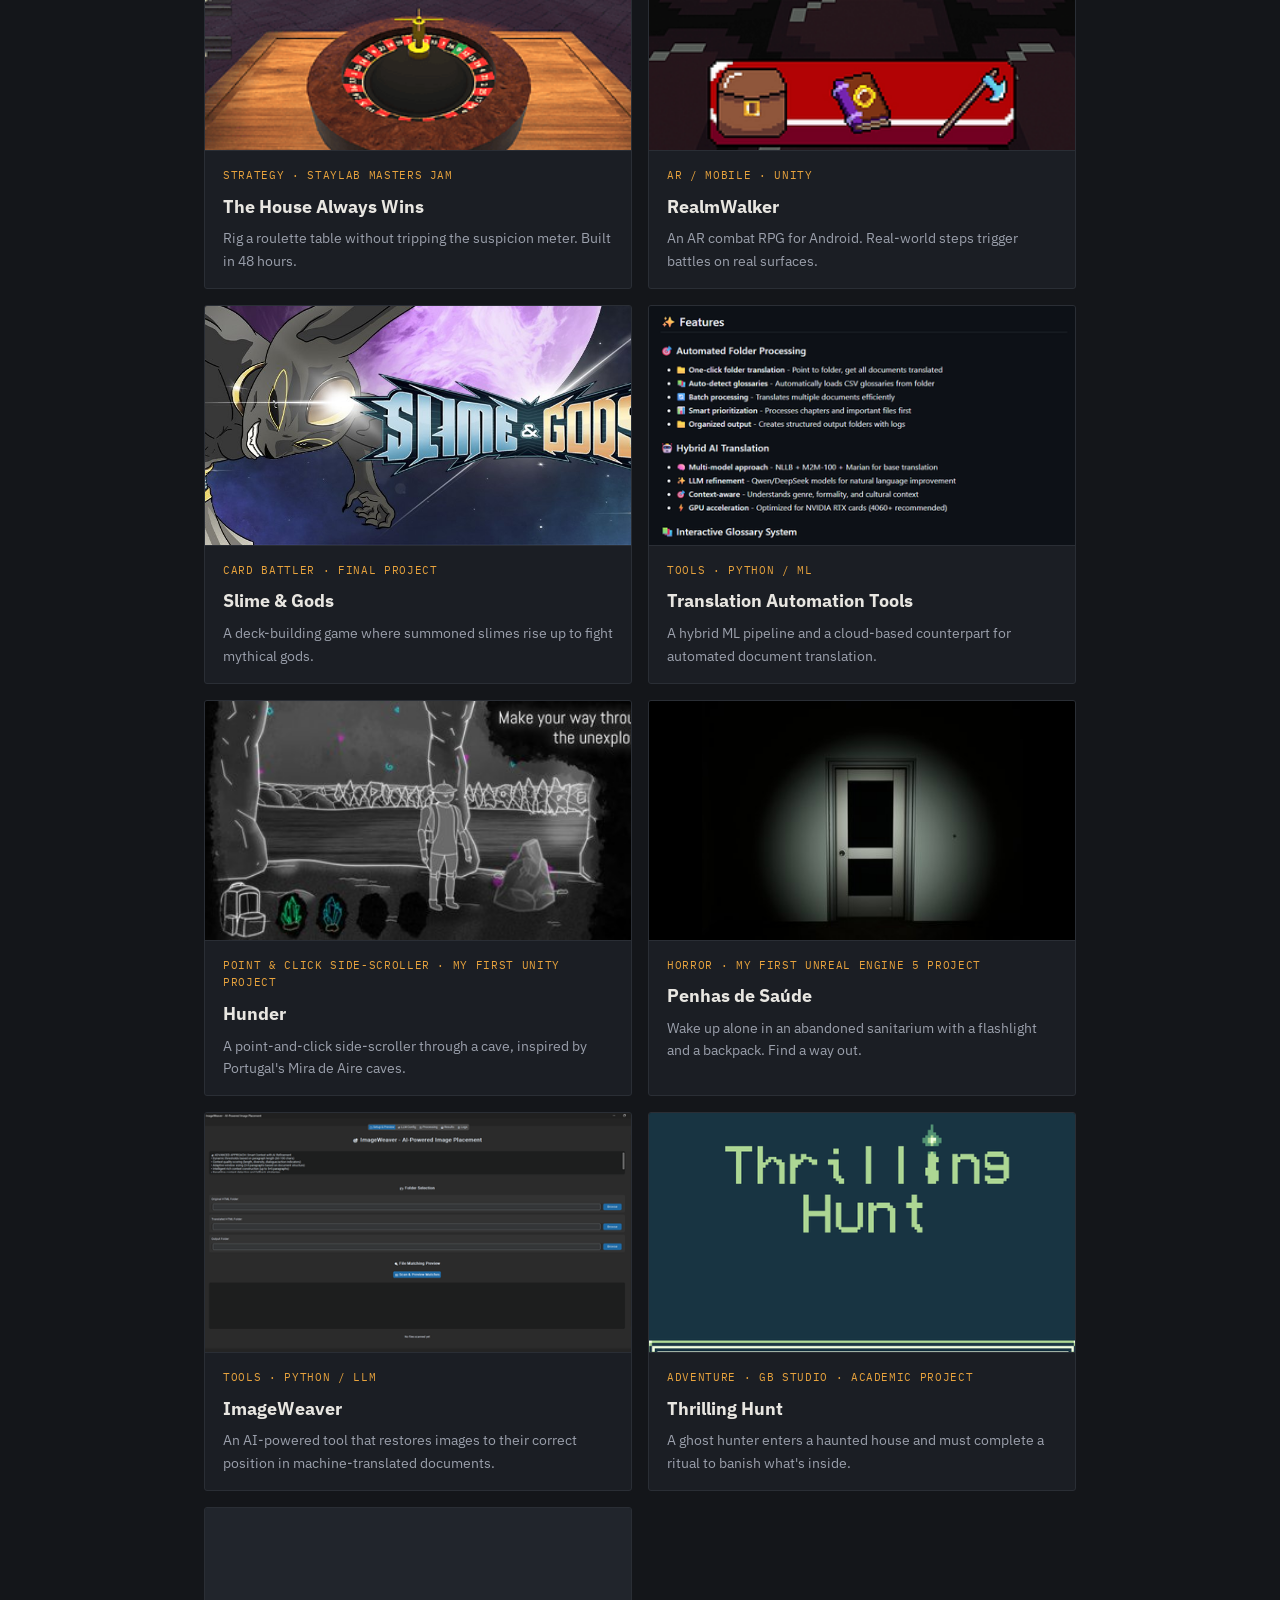
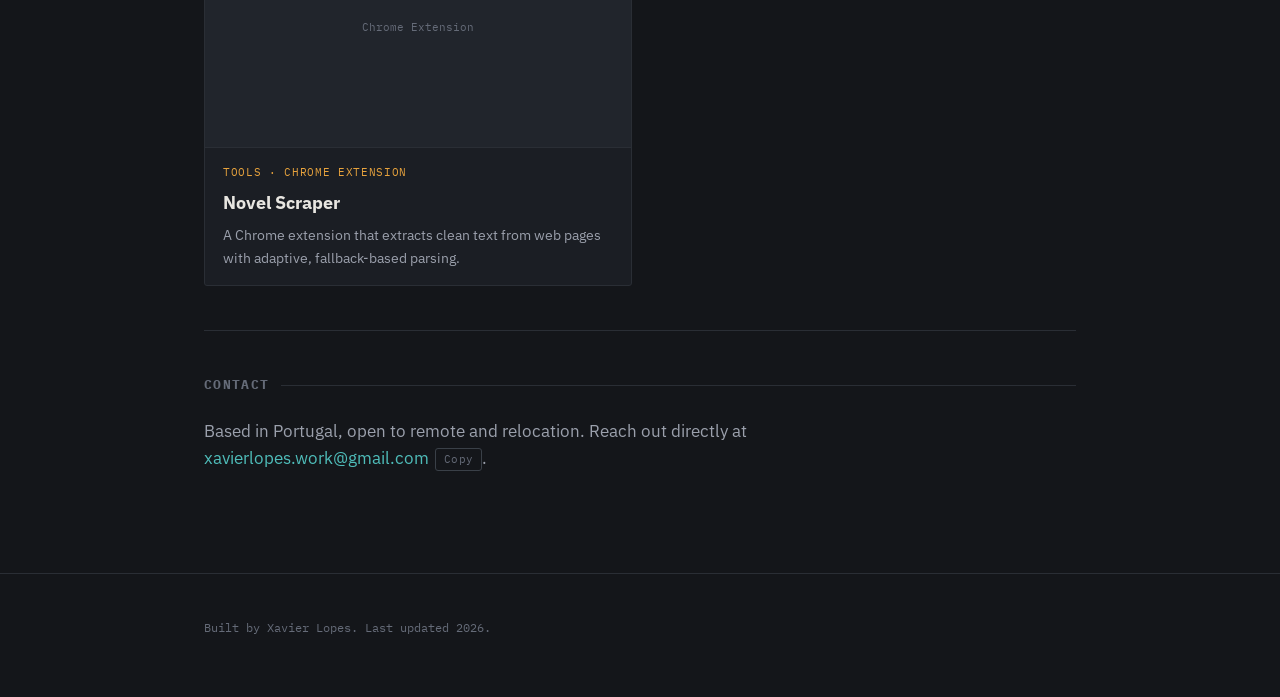
==== commit a0914009: "Add ImageWeaver, Thrilling Hunt, and Novel Scraper project pages; fix Hunder and Penhas de Saude det" ====
--- a/index.html
+++ b/index.html
@@ -121,9 +121,9 @@
       <a href="projects/hunder.html" class="card">
         <div class="thumb"><img src="images/hunder.jpg" alt="Hunder cave environment" loading="lazy"></div>
         <div class="body">
-          <div class="cat">Puzzle · My First Unity Project</div>
+          <div class="cat">Point &amp; Click Side-Scroller · My First Unity Project</div>
           <h3>Hunder</h3>
-          <p>A point-and-click cave exploration game, inspired by Portugal's Mira de Aire caves.</p>
+          <p>A point-and-click side-scroller through a cave, inspired by Portugal's Mira de Aire caves.</p>
         </div>
       </a>
 
@@ -133,6 +133,33 @@
           <div class="cat">Horror · My First Unreal Engine 5 Project</div>
           <h3>Penhas de Saúde</h3>
           <p>Wake up alone in an abandoned sanitarium with a flashlight and a backpack. Find a way out.</p>
+        </div>
+      </a>
+
+      <a href="projects/imageweaver.html" class="card">
+        <div class="thumb"><img src="images/imageweaver.png" alt="ImageWeaver desktop app interface" loading="lazy"></div>
+        <div class="body">
+          <div class="cat">Tools · Python / LLM</div>
+          <h3>ImageWeaver</h3>
+          <p>An AI-powered tool that restores images to their correct position in machine-translated documents.</p>
+        </div>
+      </a>
+
+      <a href="projects/thrilling-hunt.html" class="card">
+        <div class="thumb"><img src="images/thrilling-hunt.png" alt="Thrilling Hunt Game Boy-style title screen" loading="lazy"></div>
+        <div class="body">
+          <div class="cat">Adventure · GB Studio · Academic Project</div>
+          <h3>Thrilling Hunt</h3>
+          <p>A ghost hunter enters a haunted house and must complete a ritual to banish what's inside.</p>
+        </div>
+      </a>
+
+      <a href="projects/novel-scraper.html" class="card">
+        <div class="thumb"><div class="placeholder">Chrome Extension</div></div>
+        <div class="body">
+          <div class="cat">Tools · Chrome Extension</div>
+          <h3>Novel Scraper</h3>
+          <p>A Chrome extension that extracts clean text from web pages with adaptive, fallback-based parsing.</p>
         </div>
       </a>
 
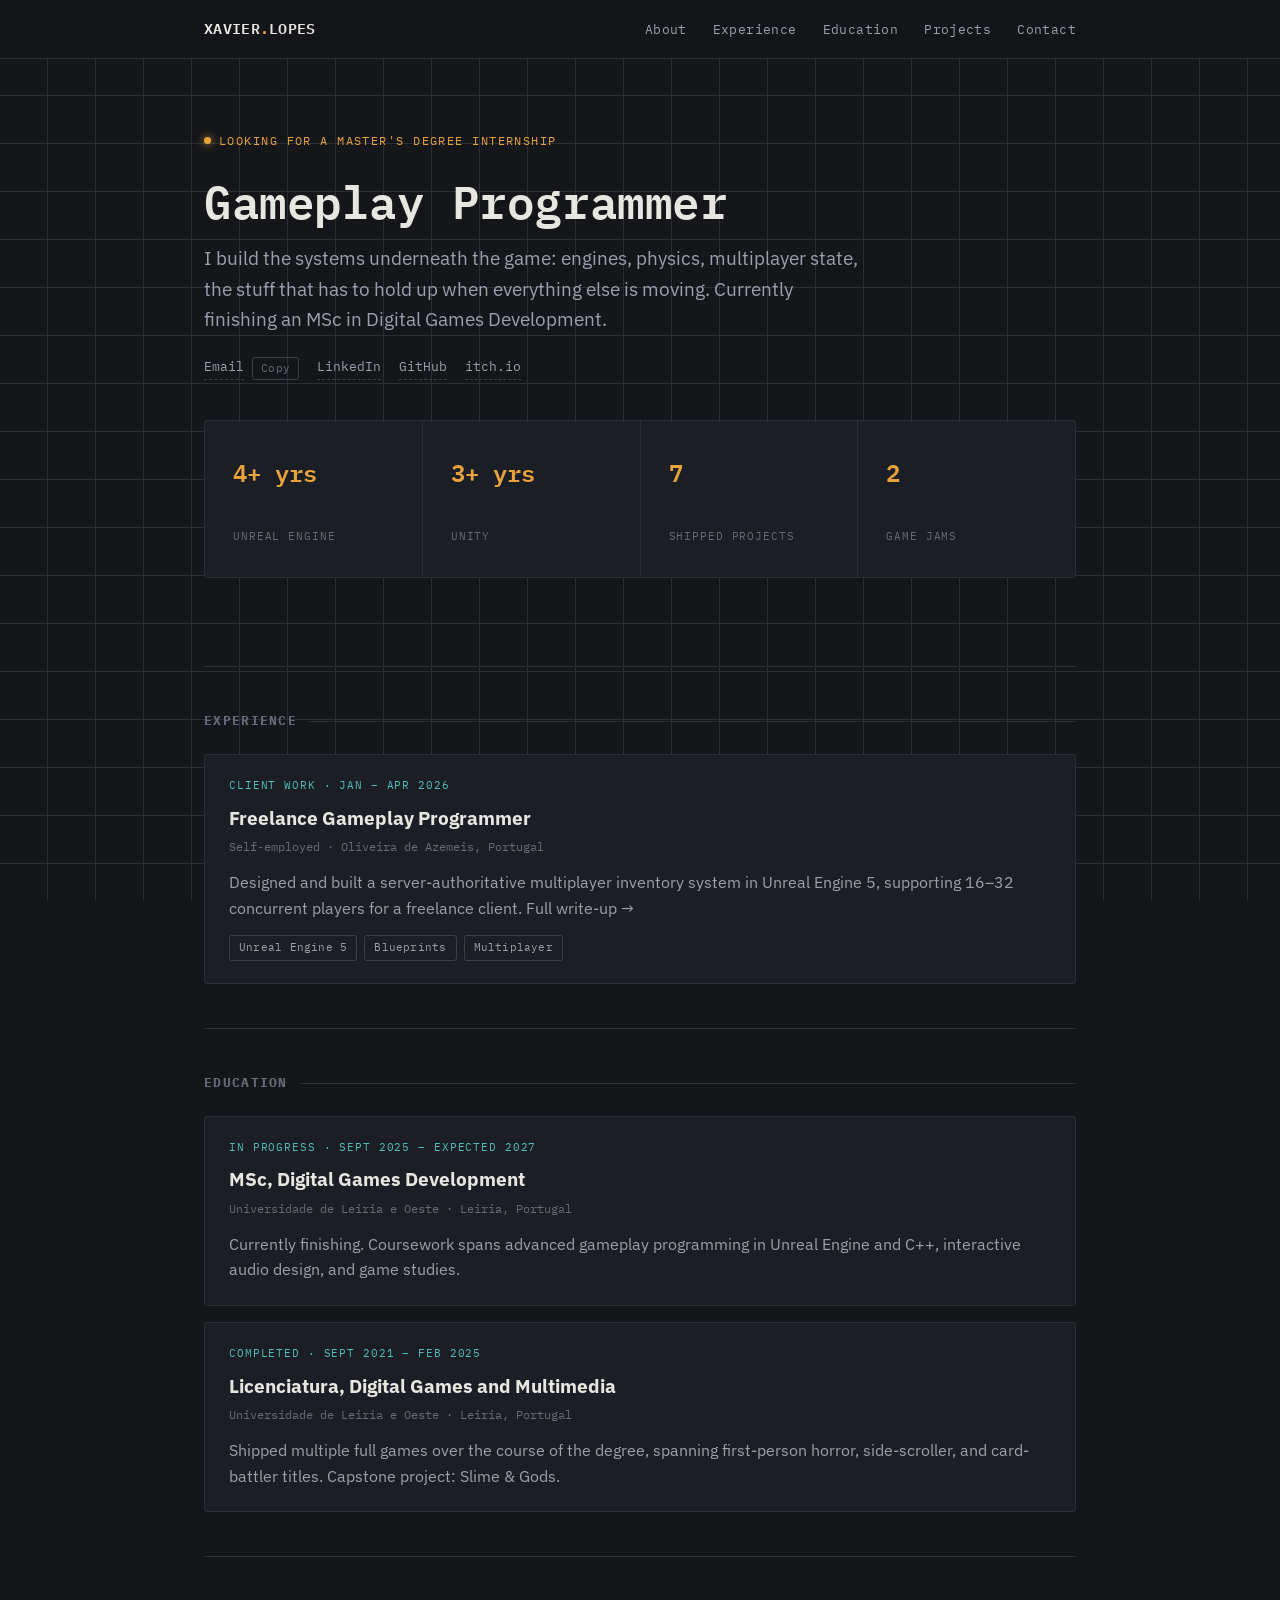
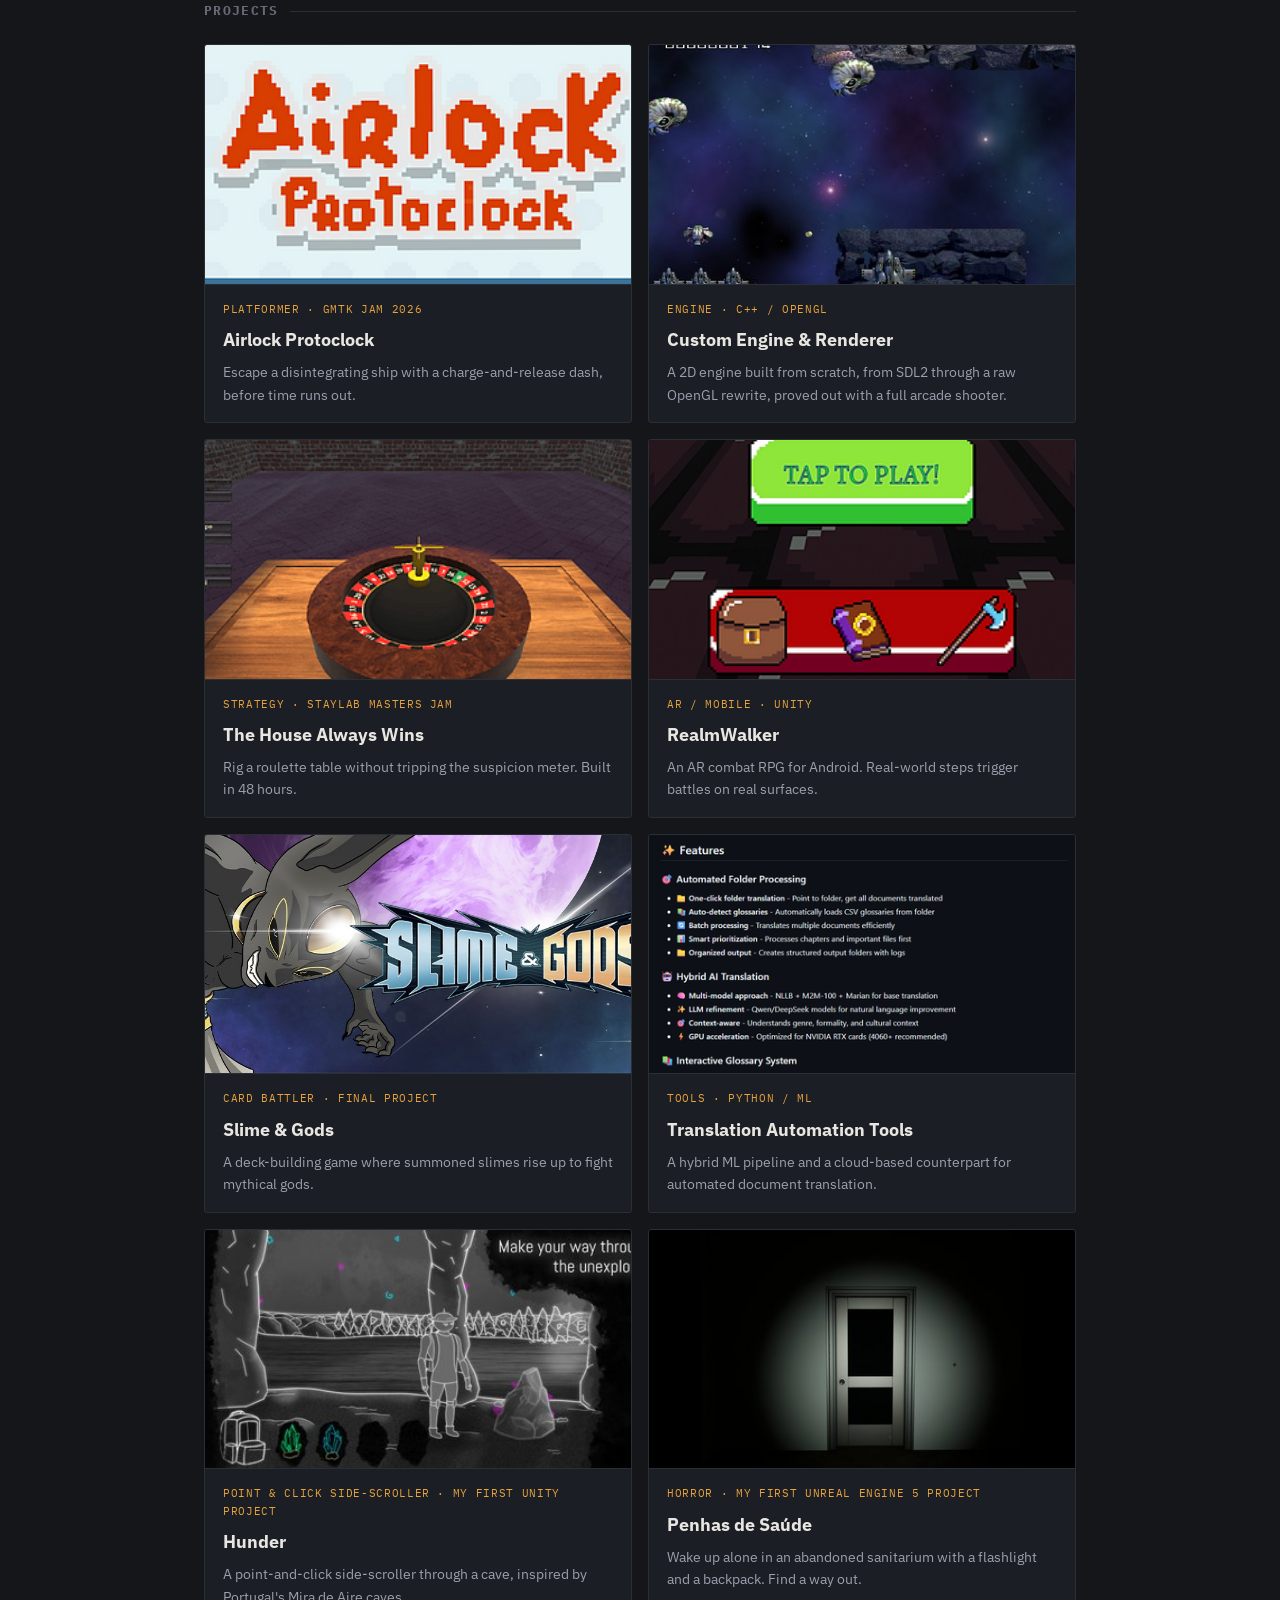
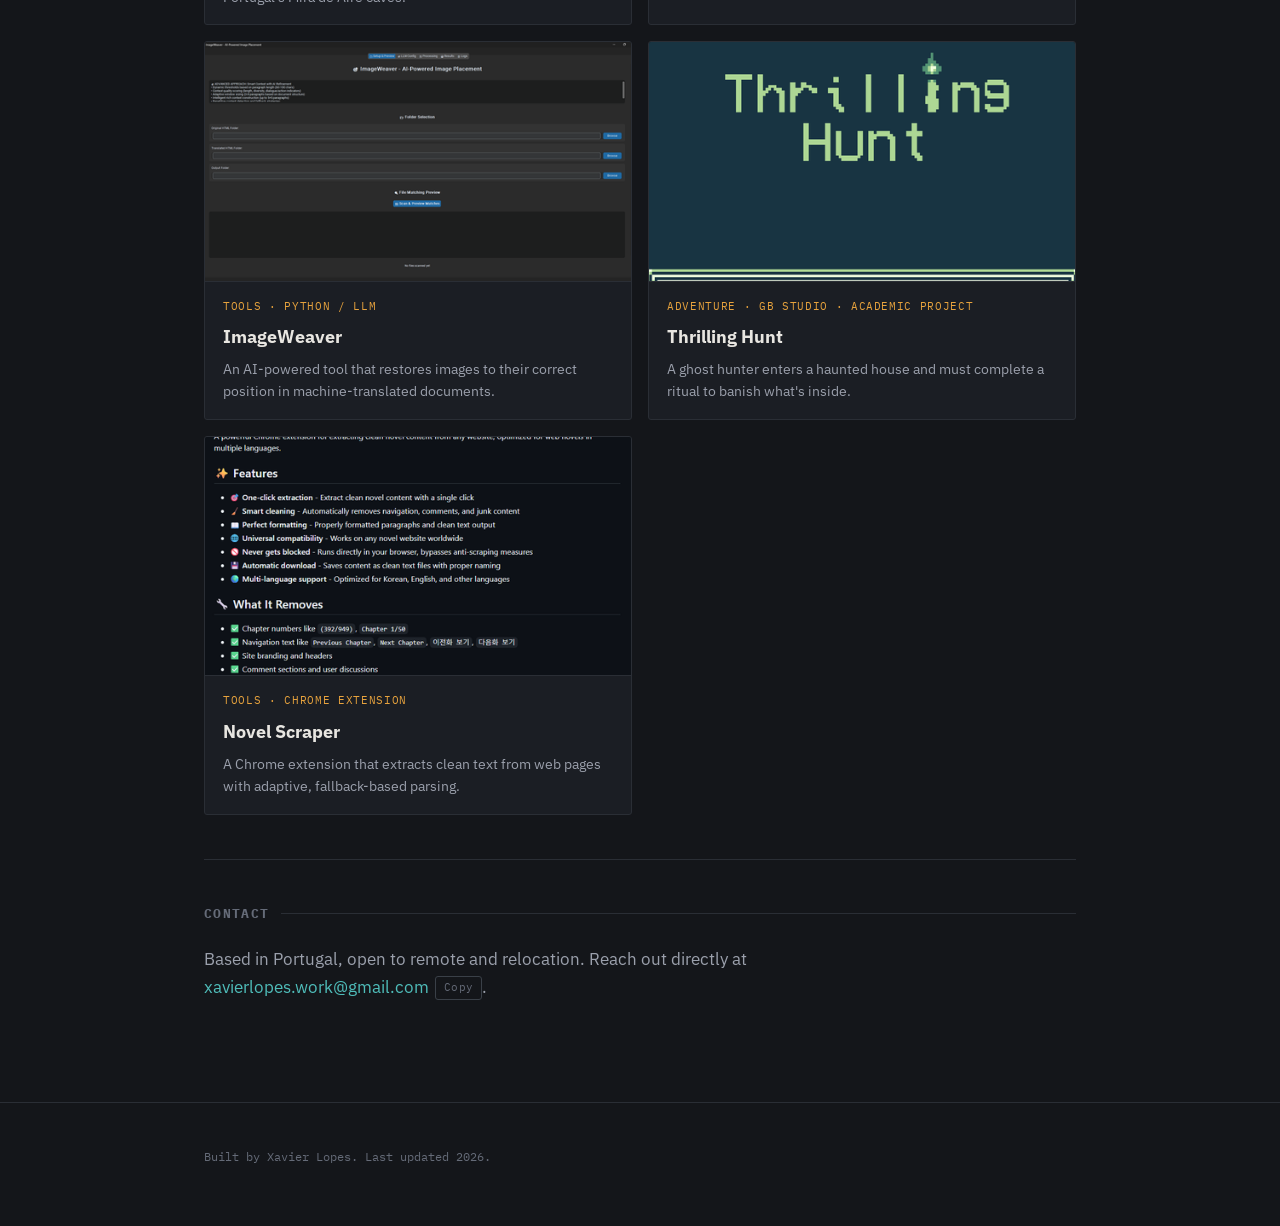
==== commit eb012972: "Add Novel Scraper screenshot, mark all projects Released, add Education section - Novel Scraper: rep" ====
--- a/index.html
+++ b/index.html
@@ -15,6 +15,7 @@
     <nav class="site">
       <a href="#about">About</a>
       <a href="#experience">Experience</a>
+      <a href="#education">Education</a>
       <a href="#projects">Projects</a>
       <a href="#contact">Contact</a>
     </nav>
@@ -60,6 +61,22 @@
     </a>
   </section>
 
+  <section class="block" id="education">
+    <h2 class="section-title">Education</h2>
+    <div class="log-entry">
+      <div class="status">In Progress · Sept 2025 &ndash; Expected 2027</div>
+      <h3>MSc, Digital Games Development</h3>
+      <div class="meta">Universidade de Leiria e Oeste &middot; Leiria, Portugal</div>
+      <p style="color:var(--text-dim); margin:0;">Currently finishing. Coursework spans advanced gameplay programming in Unreal Engine and C++, interactive audio design, and game studies.</p>
+    </div>
+    <div class="log-entry" style="margin-top:16px;">
+      <div class="status">Completed &middot; Sept 2021 &ndash; Feb 2025</div>
+      <h3>Licenciatura, Digital Games and Multimedia</h3>
+      <div class="meta">Universidade de Leiria e Oeste &middot; Leiria, Portugal</div>
+      <p style="color:var(--text-dim); margin:0;">Shipped multiple full games over the course of the degree, spanning first-person horror, side-scroller, and card-battler titles. Capstone project: Slime &amp; Gods.</p>
+    </div>
+  </section>
+
   <section class="block" id="projects">
     <h2 class="section-title">Projects</h2>
     <div class="grid">
@@ -155,7 +172,7 @@
       </a>
 
       <a href="projects/novel-scraper.html" class="card">
-        <div class="thumb"><div class="placeholder">Chrome Extension</div></div>
+        <div class="thumb"><img src="images/novel-scraper.png" alt="Novel Scraper extension popup interface" loading="lazy"></div>
         <div class="body">
           <div class="cat">Tools · Chrome Extension</div>
           <h3>Novel Scraper</h3>
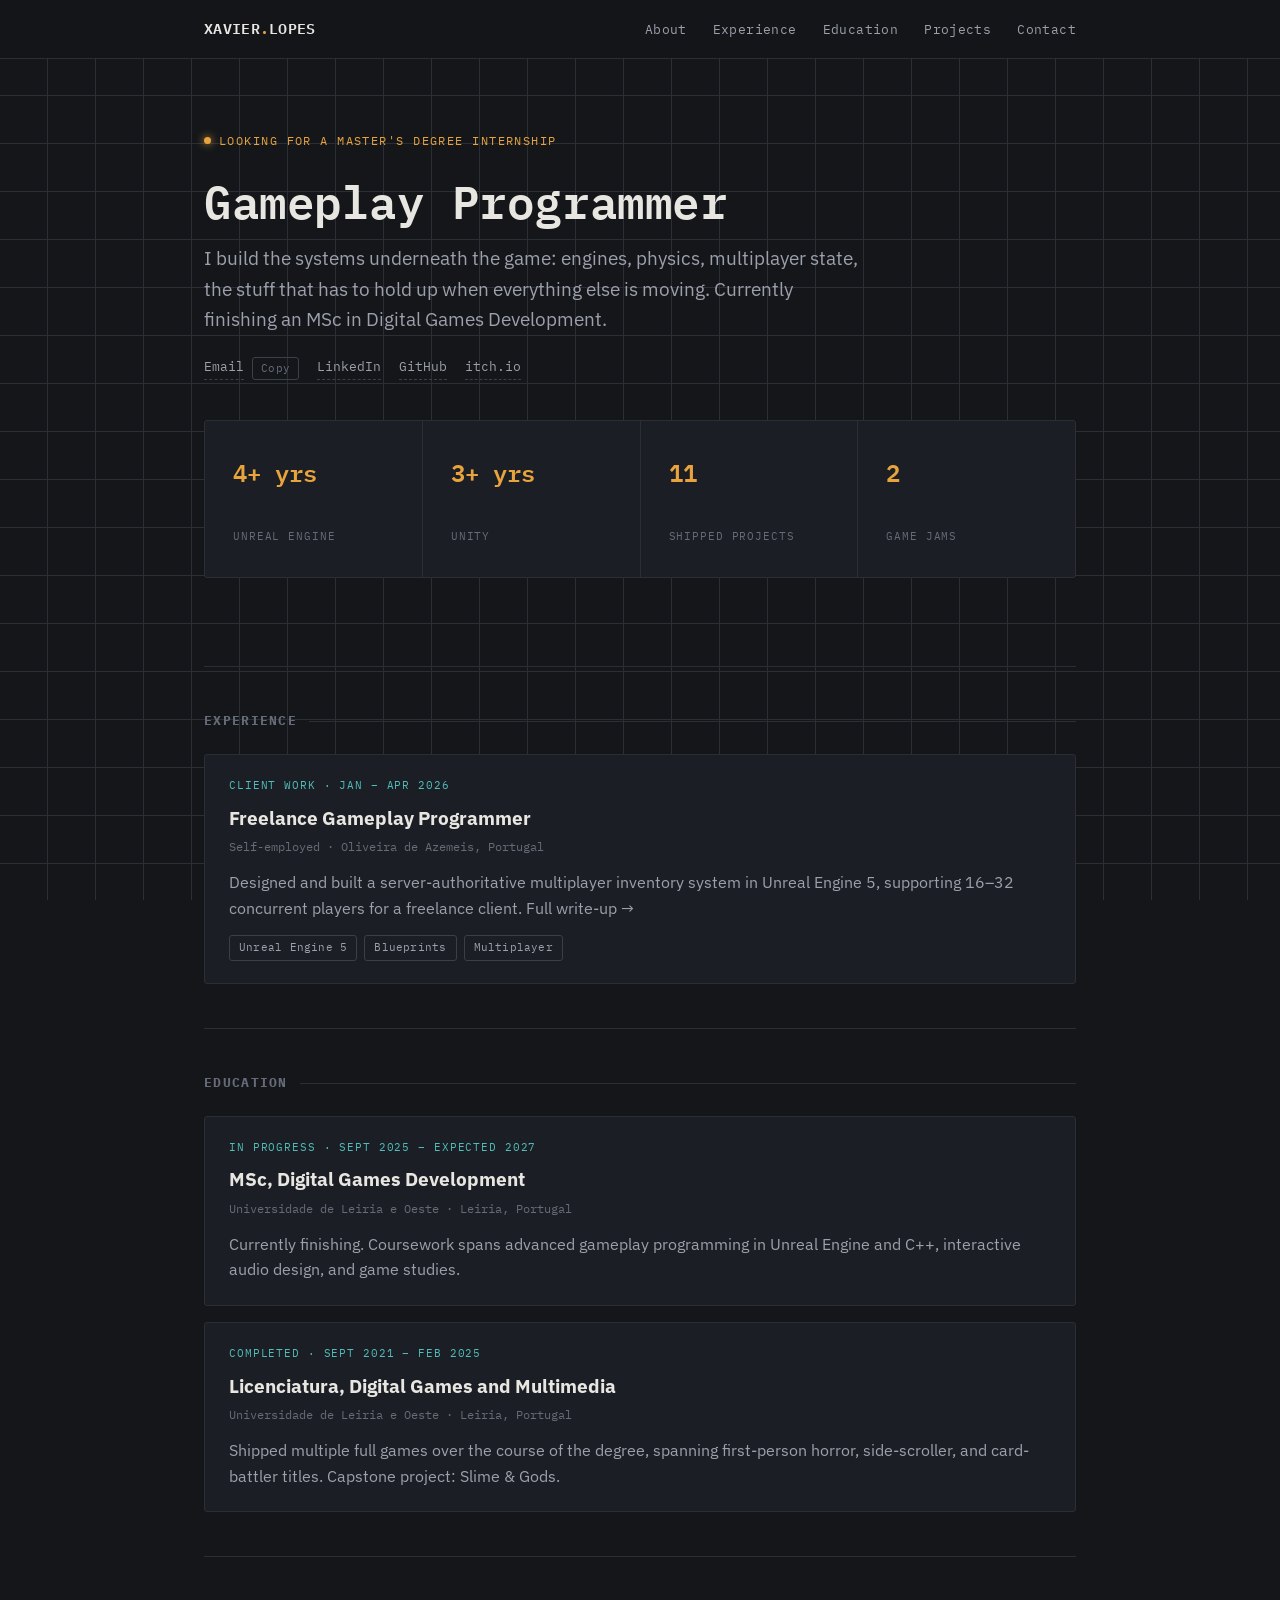
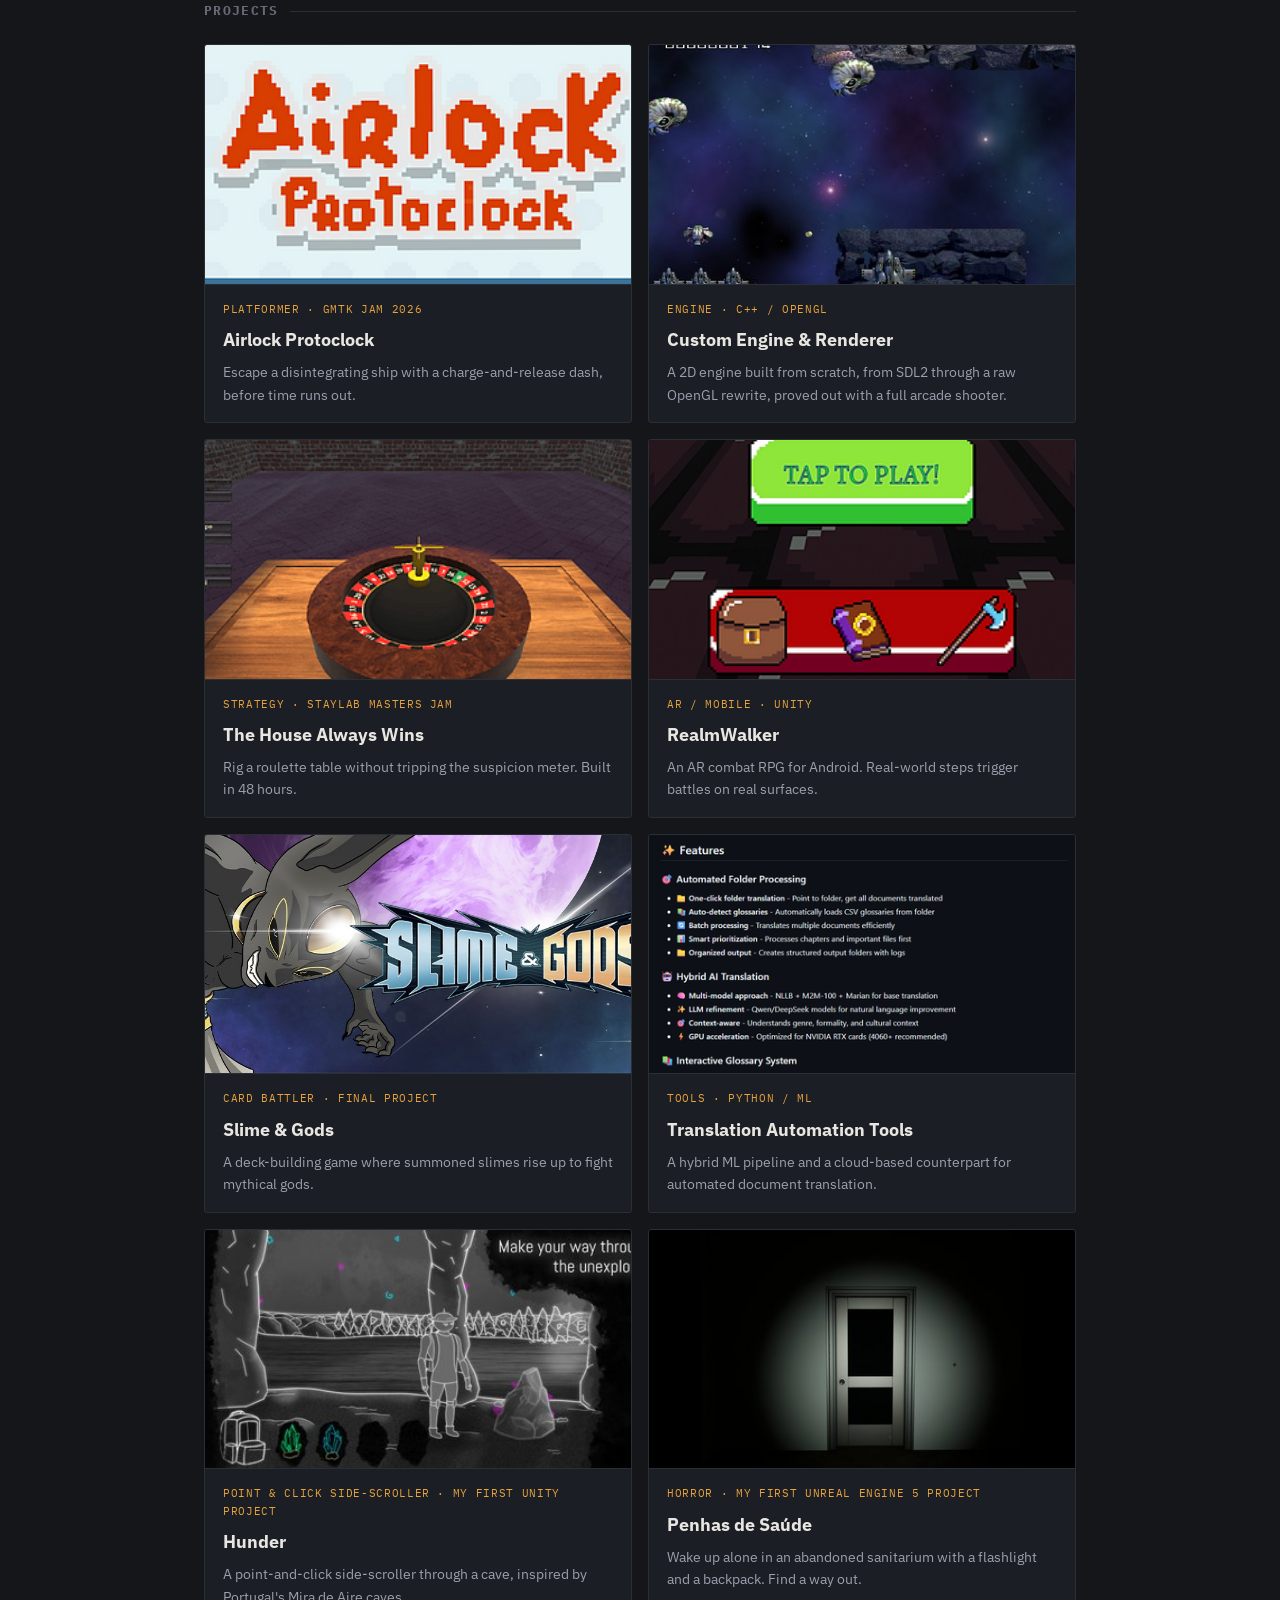
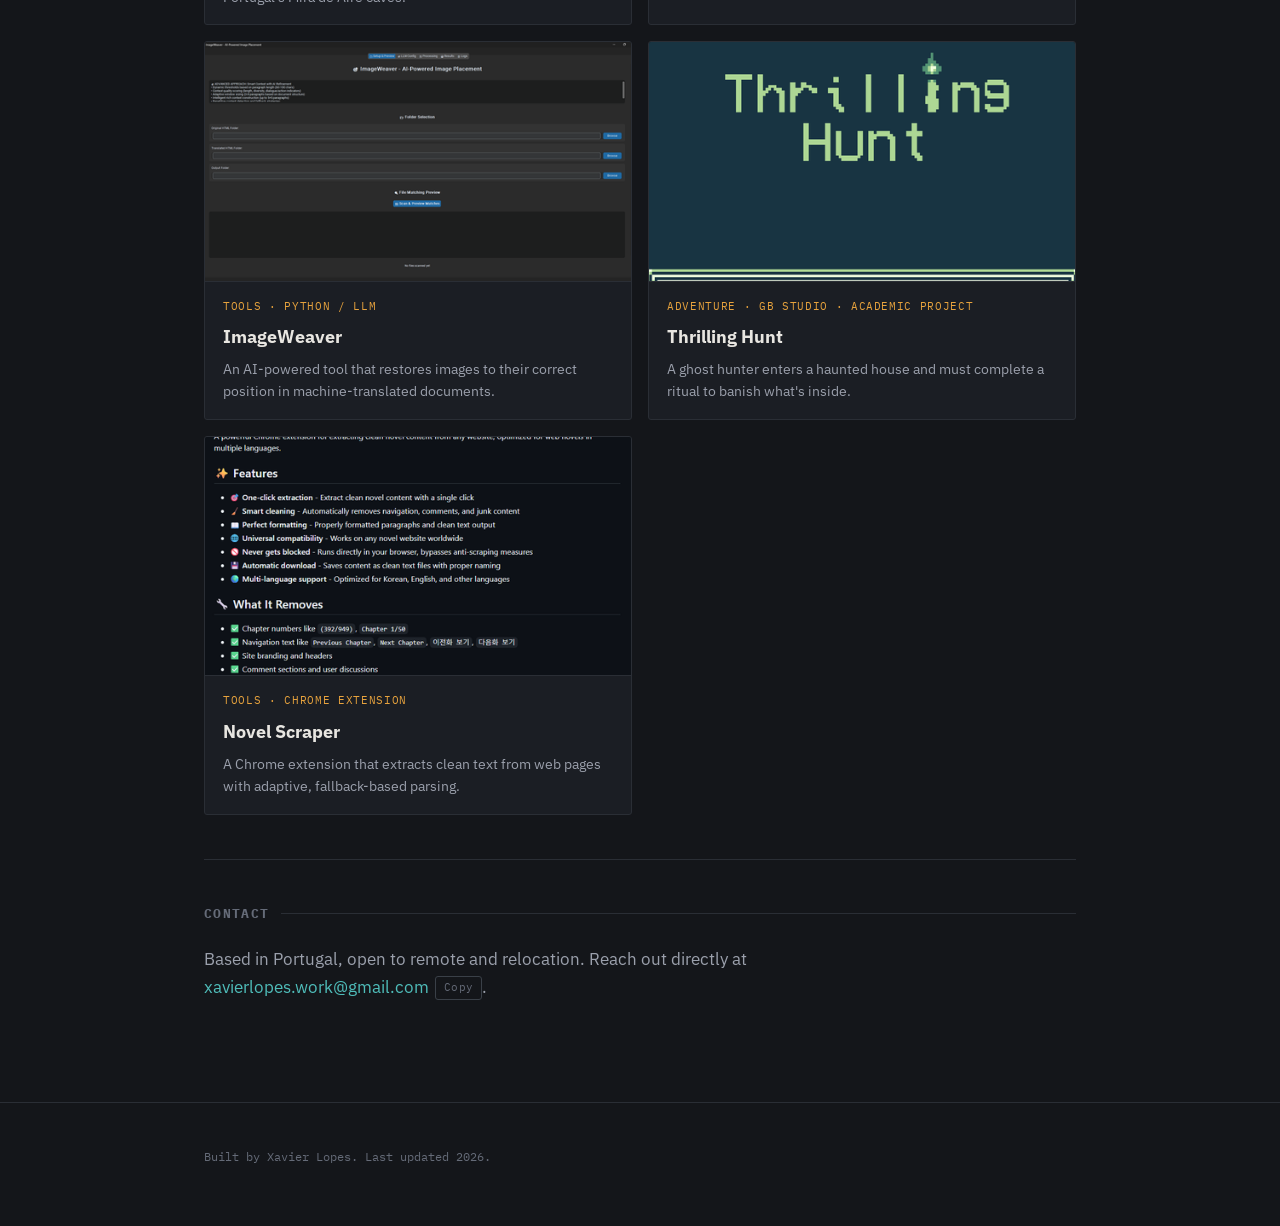
==== commit 48016f8e: "Update Shipped Projects stat to 11 to match the projects grid" ====
--- a/index.html
+++ b/index.html
@@ -41,7 +41,7 @@
     <div class="readout">
       <div><div class="val">4+ yrs</div><div class="lbl">Unreal Engine</div></div>
       <div><div class="val">3+ yrs</div><div class="lbl">Unity</div></div>
-      <div><div class="val">7</div><div class="lbl">Shipped Projects</div></div>
+      <div><div class="val">11</div><div class="lbl">Shipped Projects</div></div>
       <div><div class="val">2</div><div class="lbl">Game Jams</div></div>
     </div>
   </section>
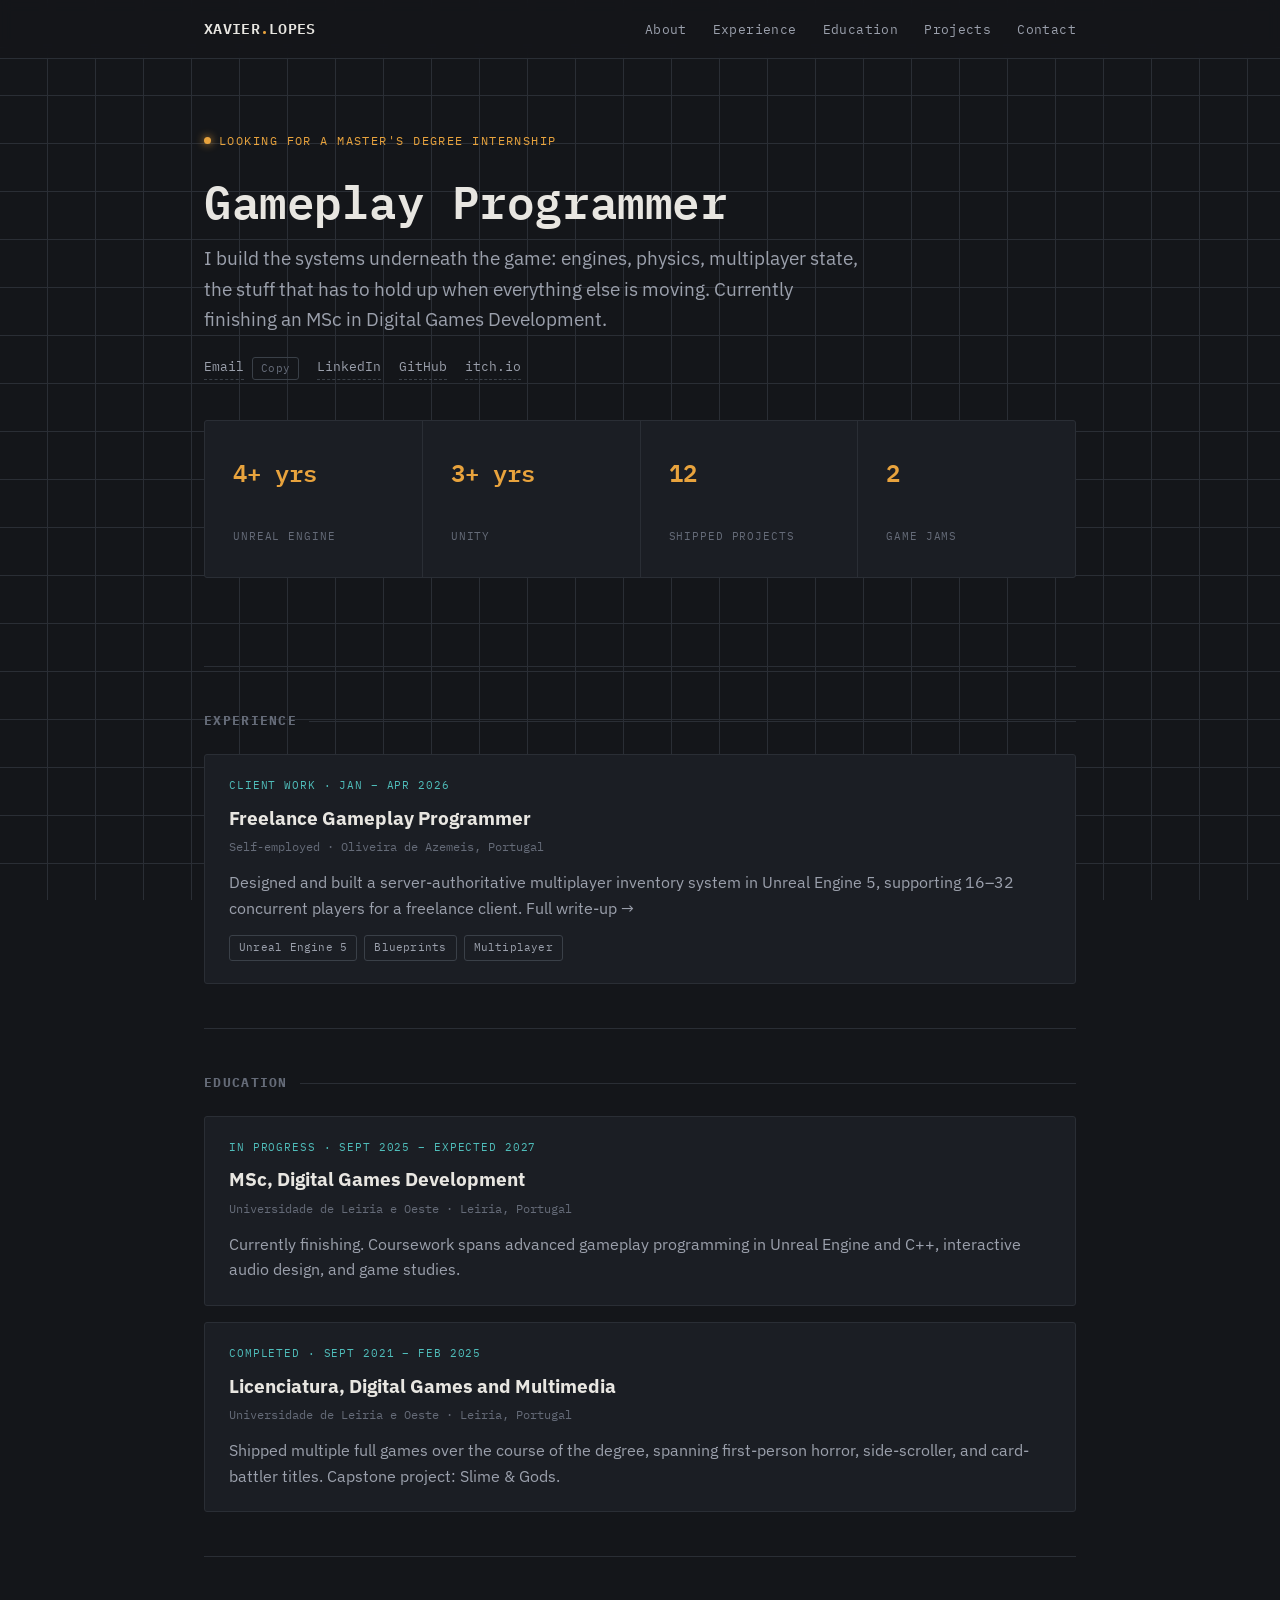
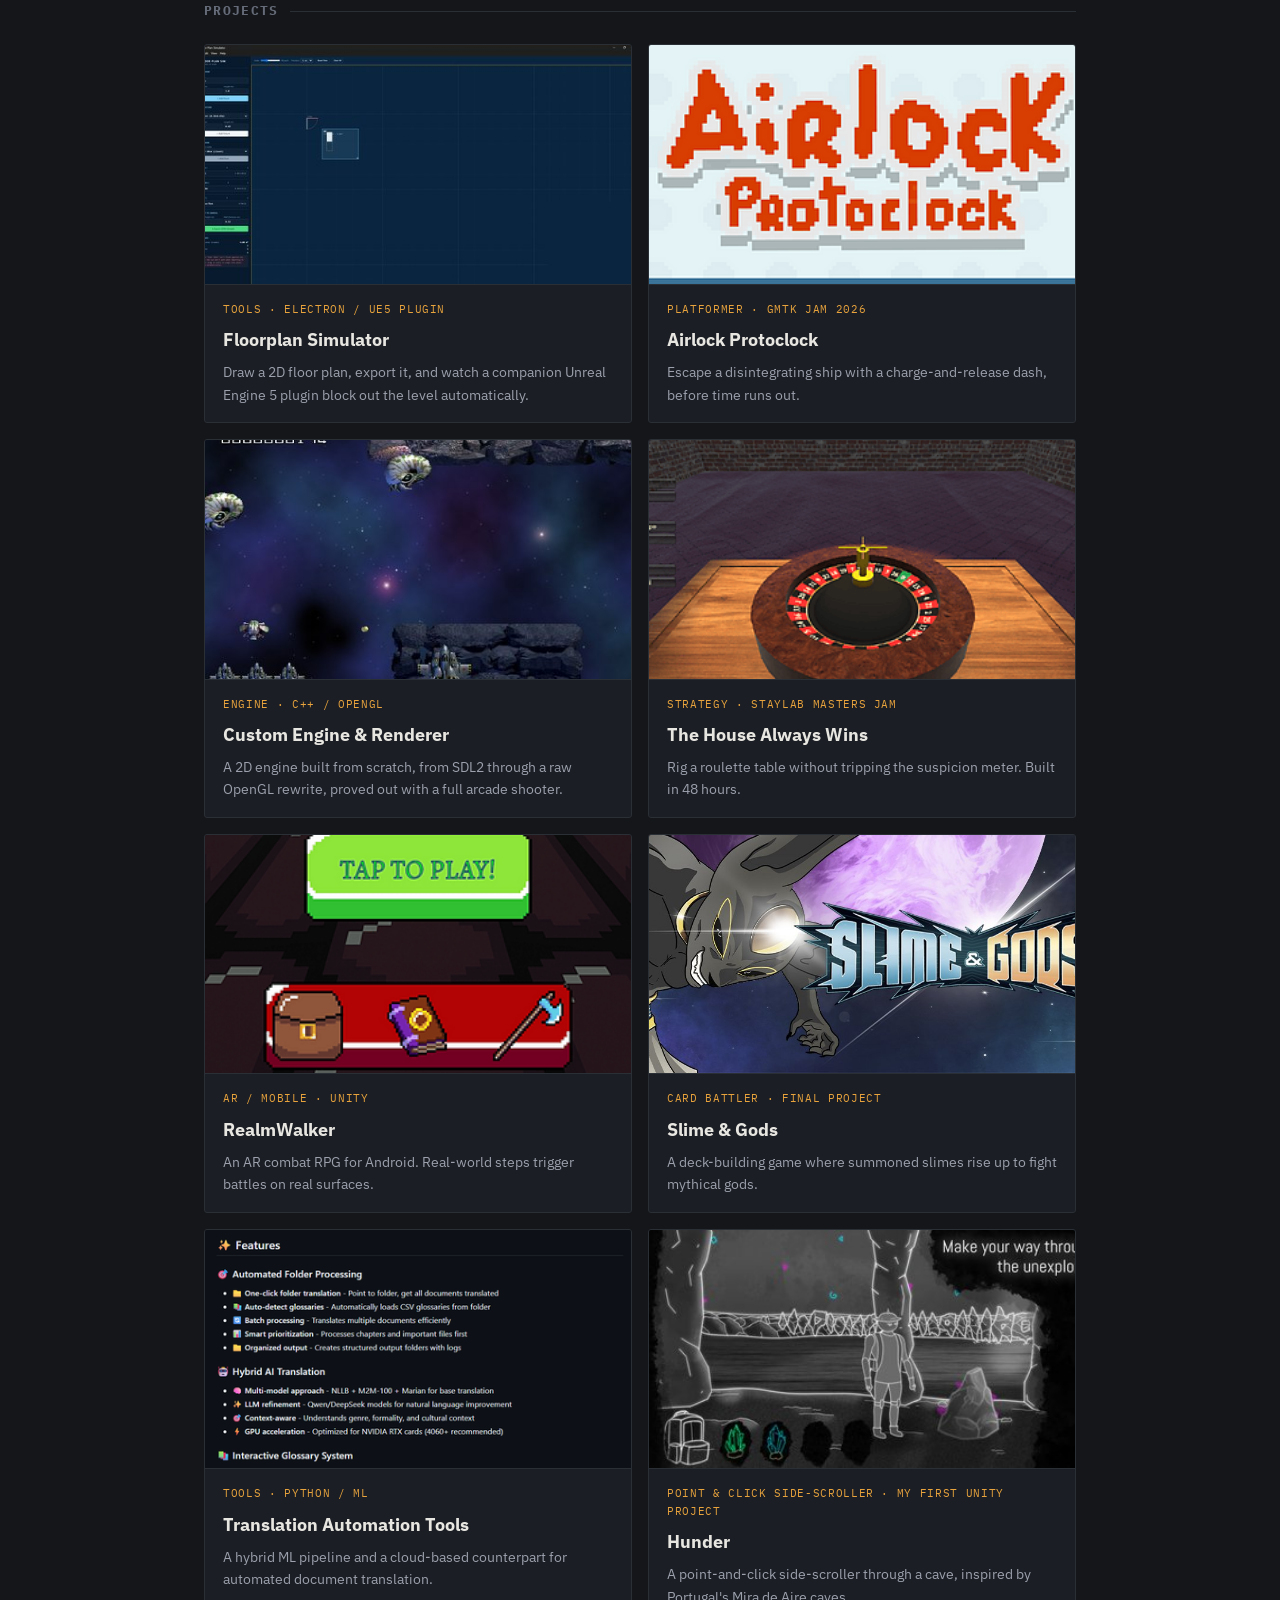
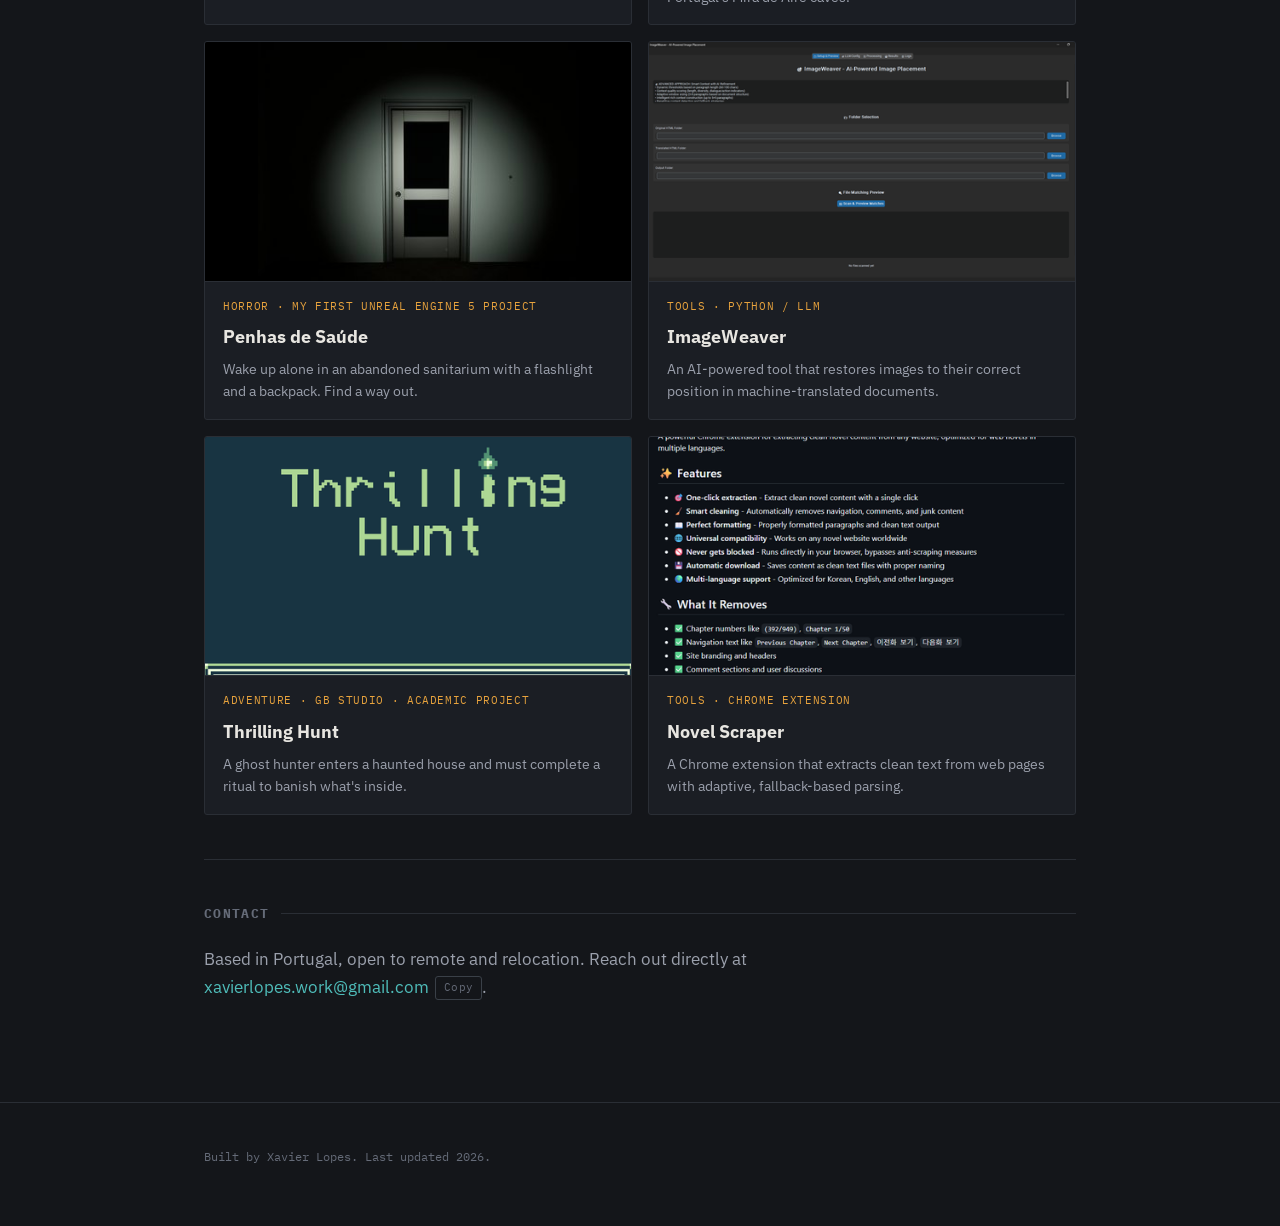
==== commit 476a8db1: "Add Floorplan Simulator project page and card" ====
--- a/index.html
+++ b/index.html
@@ -41,7 +41,7 @@
     <div class="readout">
       <div><div class="val">4+ yrs</div><div class="lbl">Unreal Engine</div></div>
       <div><div class="val">3+ yrs</div><div class="lbl">Unity</div></div>
-      <div><div class="val">11</div><div class="lbl">Shipped Projects</div></div>
+      <div><div class="val">12</div><div class="lbl">Shipped Projects</div></div>
       <div><div class="val">2</div><div class="lbl">Game Jams</div></div>
     </div>
   </section>
@@ -80,6 +80,15 @@
   <section class="block" id="projects">
     <h2 class="section-title">Projects</h2>
     <div class="grid">
+
+      <a href="projects/floorplan-simulator.html" class="card">
+        <div class="thumb"><img src="images/floorplan-simulator.jpg" alt="Floorplan Simulator desktop app with a drawn room, door, and fixture" loading="lazy"></div>
+        <div class="body">
+          <div class="cat">Tools &middot; Electron / UE5 Plugin</div>
+          <h3>Floorplan Simulator</h3>
+          <p>Draw a 2D floor plan, export it, and watch a companion Unreal Engine 5 plugin block out the level automatically.</p>
+        </div>
+      </a>
 
       <a href="projects/airlock-protoclock.html" class="card">
         <div class="thumb"><img src="images/airlock-protoclock.png" alt="Airlock Protoclock title screen" loading="lazy"></div>
